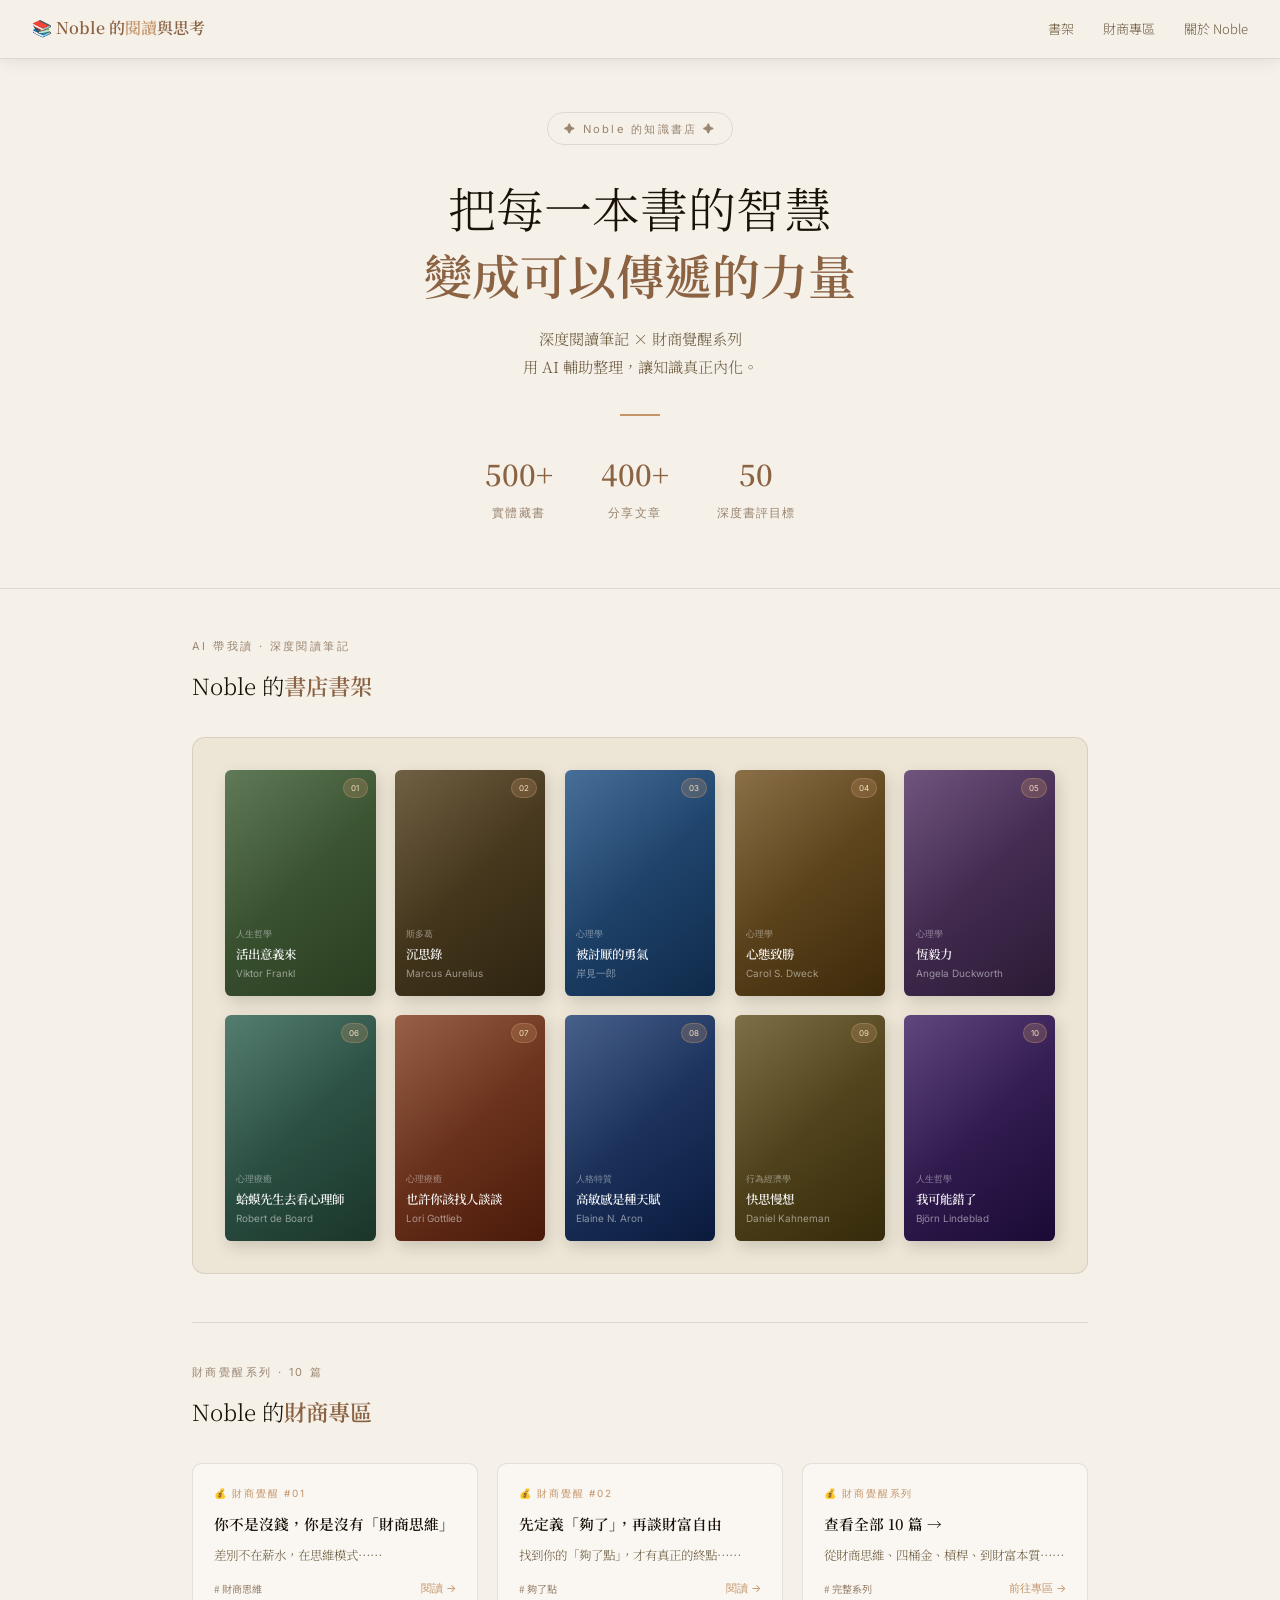
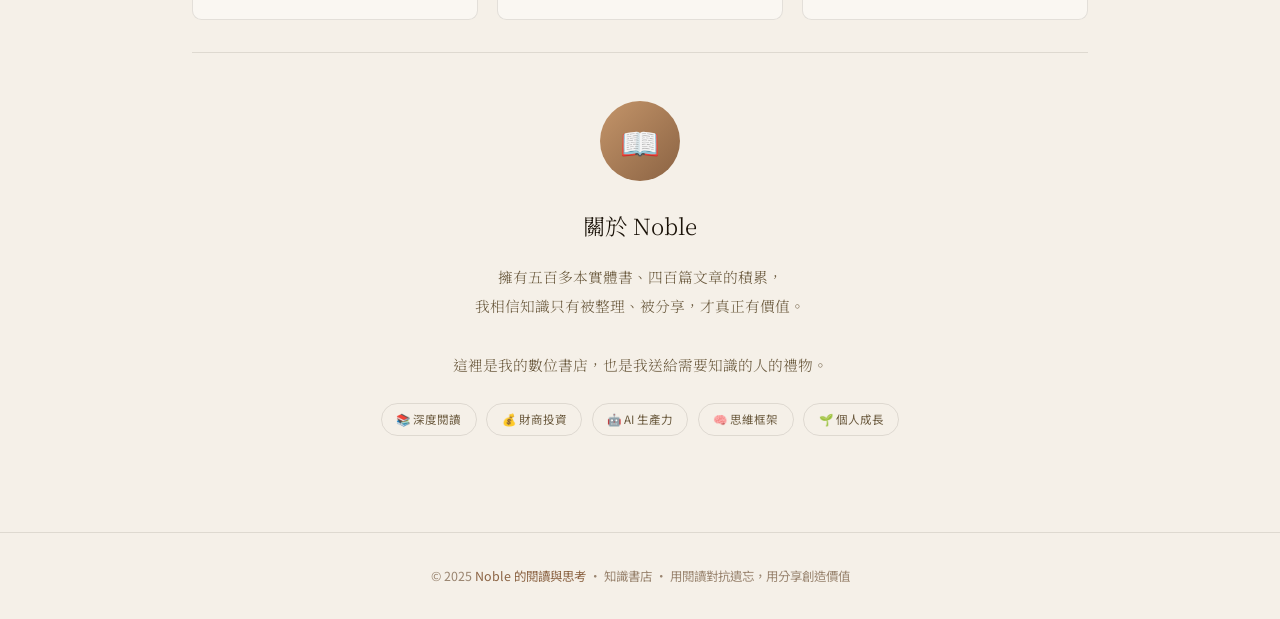
==== index.html @ 04058a3a "Create index.html" ====
<!DOCTYPE html>
<html lang="zh-TW">
<head>
<meta charset="UTF-8">
<meta name="viewport" content="width=device-width, initial-scale=1.0">
<title>Noble 的閱讀與思考｜知識書店</title>
<meta name="description" content="Noble 的數位知識書店。深度閱讀筆記 × 財商覺醒系列，用 AI 輔助整理，讓知識真正內化。">
<style>
@import url('https://fonts.googleapis.com/css2?family=Noto+Serif+TC:wght@300;400;500;600&family=Noto+Sans+TC:wght@300;400;500&family=Inter:wght@300;400;500&display=swap');
:root {
  --bg:#f5f0e8;--bg2:#ede6d6;--bg3:#faf7f2;
  --text:#1a1208;--text-soft:#6b5a3e;--text-mute:#9a8570;
  --accent:#c4956a;--accent-dark:#8b6343;
  --accent-bg:rgba(196,149,106,.08);
  --border:rgba(26,18,8,.1);--card:rgba(26,18,8,.04);
  --shadow:0 2px 16px rgba(26,18,8,.08);
}
*{margin:0;padding:0;box-sizing:border-box;}
body{background:var(--bg);color:var(--text);font-family:'Noto Serif TC',serif;font-size:16px;line-height:1.8;}

/* NAV */
nav{position:fixed;top:0;width:100%;z-index:100;background:var(--bg);border-bottom:1px solid var(--border);padding:.9rem 2rem;display:flex;justify-content:space-between;align-items:center;box-shadow:var(--shadow);}
.logo{font-size:1rem;font-weight:600;color:var(--accent-dark);text-decoration:none;}
.logo span{color:var(--accent);}
.nav-links{list-style:none;display:flex;gap:1.8rem;}
.nav-links a{color:var(--text-soft);text-decoration:none;font-size:.82rem;font-family:'Noto Sans TC',sans-serif;font-weight:300;transition:color .3s;}
.nav-links a:hover{color:var(--accent);}

/* HERO */
.hero{text-align:center;padding:7rem 2rem 4rem;border-bottom:1px solid var(--border);}
.hero-badge{display:inline-block;border:1px solid var(--border);color:var(--text-mute);font-size:.7rem;letter-spacing:.2em;padding:.35rem 1rem;border-radius:2rem;margin-bottom:1.8rem;font-family:'Inter',sans-serif;}
.hero h1{font-size:clamp(1.8rem,4vw,3rem);font-weight:300;line-height:1.4;color:var(--text);margin-bottom:1rem;}
.hero h1 strong{font-weight:600;color:var(--accent-dark);}
.hero p{max-width:480px;margin:0 auto 2rem;color:var(--text-soft);font-size:.95rem;line-height:1.9;font-weight:300;}
.hero-divider{width:40px;height:2px;background:var(--accent);margin:0 auto 2rem;}
.hero-stats{display:flex;gap:3rem;justify-content:center;flex-wrap:wrap;}
.stat-num{font-size:1.8rem;font-weight:600;color:var(--accent-dark);}
.stat-label{font-size:.72rem;color:var(--text-mute);letter-spacing:.1em;font-family:'Inter',sans-serif;margin-top:.2rem;}

/* SECTIONS */
.container{max-width:960px;margin:0 auto;padding:3rem 2rem;}
.section-tag{font-size:.68rem;letter-spacing:.22em;color:var(--text-mute);font-family:'Inter',sans-serif;text-transform:uppercase;margin-bottom:.5rem;}
.section-title{font-size:1.4rem;font-weight:300;color:var(--text);margin-bottom:2rem;}
.section-title span{font-weight:600;color:var(--accent-dark);}

/* SHELF */
.shelf{background:var(--bg2);border:1px solid var(--border);border-radius:.8rem;padding:2rem;margin-bottom:3rem;}
.books-grid{display:grid;grid-template-columns:repeat(auto-fill,minmax(130px,1fr));gap:1.2rem;}
.book-card{cursor:pointer;transition:transform .3s cubic-bezier(.34,1.56,.64,1);text-decoration:none;display:block;}
.book-card:hover{transform:translateY(-8px) scale(1.02);}
.book-spine{width:100%;aspect-ratio:2/3;border-radius:.4rem;display:flex;flex-direction:column;justify-content:flex-end;padding:.8rem .7rem;position:relative;overflow:hidden;box-shadow:3px 6px 16px rgba(0,0,0,.15);}
.book-spine::before{content:'';position:absolute;inset:0;background:linear-gradient(135deg,rgba(255,255,255,.12) 0%,transparent 50%);}
.book-badge{position:absolute;top:.5rem;right:.5rem;background:rgba(196,149,106,.25);border:1px solid rgba(196,149,106,.4);color:#f5dfc0;font-size:.5rem;padding:.12rem .45rem;border-radius:1rem;font-family:'Inter',sans-serif;}
.book-num{font-size:.58rem;color:rgba(255,255,255,.45);font-family:'Inter',sans-serif;margin-bottom:.2rem;}
.book-title-s{font-size:.78rem;font-weight:600;color:rgba(255,255,255,.92);line-height:1.3;}
.book-author-s{font-size:.62rem;color:rgba(255,255,255,.5);margin-top:.2rem;font-family:'Inter',sans-serif;}
.c1{background:linear-gradient(145deg,#4A6741,#2A3D20);}
.c2{background:linear-gradient(145deg,#5C4A2A,#2E2410);}
.c3{background:linear-gradient(145deg,#2E5B8A,#0F2A4A);}
.c4{background:linear-gradient(145deg,#7A5C2E,#3D2A0A);}
.c5{background:linear-gradient(145deg,#5C3D6B,#2A1A35);}
.c6{background:linear-gradient(145deg,#3D6B5C,#1A352A);}
.c7{background:linear-gradient(145deg,#8A4A2E,#4A1A0A);}
.c8{background:linear-gradient(145deg,#2E4A7A,#0A1A3D);}
.c9{background:linear-gradient(145deg,#6B5C2E,#352A0A);}
.c10{background:linear-gradient(145deg,#4A2E6B,#1A0A35);}

/* ARTICLES */
.articles-grid{display:grid;grid-template-columns:repeat(auto-fill,minmax(260px,1fr));gap:1.2rem;margin-bottom:2rem;}
.article-card{background:var(--bg3);border:1px solid var(--border);border-radius:.6rem;padding:1.3rem;cursor:pointer;transition:all .25s;text-decoration:none;display:block;position:relative;overflow:hidden;}
.article-card::before{content:'';position:absolute;top:0;left:0;right:0;height:2px;background:linear-gradient(to right,transparent,var(--accent),transparent);opacity:0;transition:opacity .25s;}
.article-card:hover{border-color:var(--accent);transform:translateY(-2px);box-shadow:var(--shadow);}
.article-card:hover::before{opacity:1;}
.article-cat{font-size:.62rem;letter-spacing:.18em;color:var(--accent);font-family:'Inter',sans-serif;margin-bottom:.6rem;}
.article-title{font-size:.92rem;font-weight:600;color:var(--text);line-height:1.6;margin-bottom:.5rem;}
.article-desc{font-size:.78rem;color:var(--text-soft);line-height:1.8;font-weight:300;}
.article-footer{margin-top:.8rem;display:flex;justify-content:space-between;align-items:center;}
.article-tag{font-size:.63rem;color:var(--text-mute);font-family:'Noto Sans TC',sans-serif;}
.read-more{font-size:.68rem;color:var(--accent);font-family:'Inter',sans-serif;}

/* ABOUT */
.about-wrap{max-width:600px;margin:0 auto;text-align:center;padding:3rem 2rem;}
.about-avatar{width:80px;height:80px;border-radius:50%;background:linear-gradient(135deg,var(--accent),var(--accent-dark));display:flex;align-items:center;justify-content:center;font-size:2rem;margin:0 auto 1.5rem;}
.about-wrap h2{font-size:1.4rem;font-weight:300;color:var(--text);margin-bottom:1rem;}
.about-wrap p{color:var(--text-soft);line-height:2;font-size:.92rem;font-weight:300;}
.about-tags{display:flex;flex-wrap:wrap;gap:.6rem;justify-content:center;margin-top:1.5rem;}
.tag-pill{border:1px solid var(--border);color:var(--text-soft);font-size:.72rem;padding:.3rem .9rem;border-radius:2rem;font-family:'Noto Sans TC',sans-serif;}

.divider{height:1px;background:var(--border);margin:0;}

footer{border-top:1px solid var(--border);padding:2rem;text-align:center;color:var(--text-mute);font-size:.78rem;font-family:'Noto Sans TC',sans-serif;}
footer span{color:var(--accent-dark);}
</style>
</head>
<body>

<nav>
  <a href="index.html" class="logo">📚 Noble 的<span>閱讀</span>與思考</a>
  <ul class="nav-links">
    <li><a href="index.html">書架</a></li>
    <li><a href="finance.html">財商專區</a></li>
    <li><a href="about.html">關於 Noble</a></li>
  </ul>
</nav>

<div class="hero">
  <div class="hero-badge">✦ Noble 的知識書店 ✦</div>
  <h1>把每一本書的智慧<br><strong>變成可以傳遞的力量</strong></h1>
  <p>深度閱讀筆記 × 財商覺醒系列<br>用 AI 輔助整理，讓知識真正內化。</p>
  <div class="hero-divider"></div>
  <div class="hero-stats">
    <div class="stat"><div class="stat-num">500+</div><div class="stat-label">實體藏書</div></div>
    <div class="stat"><div class="stat-num">400+</div><div class="stat-label">分享文章</div></div>
    <div class="stat"><div class="stat-num">50</div><div class="stat-label">深度書評目標</div></div>
  </div>
</div>

<div class="container">

  <!-- 書架 -->
  <div class="section-tag">AI 帶我讀 · 深度閱讀筆記</div>
  <div class="section-title">Noble 的<span>書店書架</span></div>
  <div class="shelf">
    <div class="books-grid">
      <a href="book1.html" class="book-card"><div class="book-spine c1"><span class="book-badge">01</span><div class="book-num">人生哲學</div><div class="book-title-s">活出意義來</div><div class="book-author-s">Viktor Frankl</div></div></a>
      <a href="book2.html" class="book-card"><div class="book-spine c2"><span class="book-badge">02</span><div class="book-num">斯多葛</div><div class="book-title-s">沉思錄</div><div class="book-author-s">Marcus Aurelius</div></div></a>
      <a href="book3.html" class="book-card"><div class="book-spine c3"><span class="book-badge">03</span><div class="book-num">心理學</div><div class="book-title-s">被討厭的勇氣</div><div class="book-author-s">岸見一郎</div></div></a>
      <a href="book4.html" class="book-card"><div class="book-spine c4"><span class="book-badge">04</span><div class="book-num">心理學</div><div class="book-title-s">心態致勝</div><div class="book-author-s">Carol S. Dweck</div></div></a>
      <a href="book5.html" class="book-card"><div class="book-spine c5"><span class="book-badge">05</span><div class="book-num">心理學</div><div class="book-title-s">恆毅力</div><div class="book-author-s">Angela Duckworth</div></div></a>
      <a href="book6.html" class="book-card"><div class="book-spine c6"><span class="book-badge">06</span><div class="book-num">心理療癒</div><div class="book-title-s">蛤蟆先生去看心理師</div><div class="book-author-s">Robert de Board</div></div></a>
      <a href="book7.html" class="book-card"><div class="book-spine c7"><span class="book-badge">07</span><div class="book-num">心理療癒</div><div class="book-title-s">也許你該找人談談</div><div class="book-author-s">Lori Gottlieb</div></div></a>
      <a href="book8.html" class="book-card"><div class="book-spine c8"><span class="book-badge">08</span><div class="book-num">人格特質</div><div class="book-title-s">高敏感是種天賦</div><div class="book-author-s">Elaine N. Aron</div></div></a>
      <a href="book9.html" class="book-card"><div class="book-spine c9"><span class="book-badge">09</span><div class="book-num">行為經濟學</div><div class="book-title-s">快思慢想</div><div class="book-author-s">Daniel Kahneman</div></div></a>
      <a href="book10.html" class="book-card"><div class="book-spine c10"><span class="book-badge">10</span><div class="book-num">人生哲學</div><div class="book-title-s">我可能錯了</div><div class="book-author-s">Björn Lindeblad</div></div></a>
    </div>
  </div>

  <div class="divider"></div>

  <!-- 財商預覽 -->
  <div style="margin-top:2.5rem;">
    <div class="section-tag">財商覺醒系列 · 10 篇</div>
    <div class="section-title">Noble 的<span>財商專區</span></div>
    <div class="articles-grid">
      <a href="finance1.html" class="article-card"><div class="article-cat">💰 財商覺醒 #01</div><div class="article-title">你不是沒錢，你是沒有「財商思維」</div><div class="article-desc">差別不在薪水，在思維模式……</div><div class="article-footer"><span class="article-tag"># 財商思維</span><span class="read-more">閱讀 →</span></div></a>
      <a href="finance2.html" class="article-card"><div class="article-cat">💰 財商覺醒 #02</div><div class="article-title">先定義「夠了」，再談財富自由</div><div class="article-desc">找到你的「夠了點」，才有真正的終點……</div><div class="article-footer"><span class="article-tag"># 夠了點</span><span class="read-more">閱讀 →</span></div></a>
      <a href="finance.html" class="article-card"><div class="article-cat">💰 財商覺醒系列</div><div class="article-title">查看全部 10 篇 →</div><div class="article-desc">從財商思維、四桶金、槓桿、到財富本質……</div><div class="article-footer"><span class="article-tag"># 完整系列</span><span class="read-more">前往專區 →</span></div></a>
    </div>
  </div>

  <div class="divider"></div>

  <div class="about-wrap">
    <div class="about-avatar">📖</div>
    <h2>關於 Noble</h2>
    <p>擁有五百多本實體書、四百篇文章的積累，<br>我相信知識只有被整理、被分享，才真正有價值。<br><br>這裡是我的數位書店，也是我送給需要知識的人的禮物。</p>
    <div class="about-tags">
      <span class="tag-pill">📚 深度閱讀</span>
      <span class="tag-pill">💰 財商投資</span>
      <span class="tag-pill">🤖 AI 生產力</span>
      <span class="tag-pill">🧠 思維框架</span>
      <span class="tag-pill">🌱 個人成長</span>
    </div>
  </div>

</div>

<footer>
  <p>© 2025 <span>Noble 的閱讀與思考</span> · 知識書店 · 用閱讀對抗遺忘，用分享創造價值</p>
</footer>

</body>
</html>
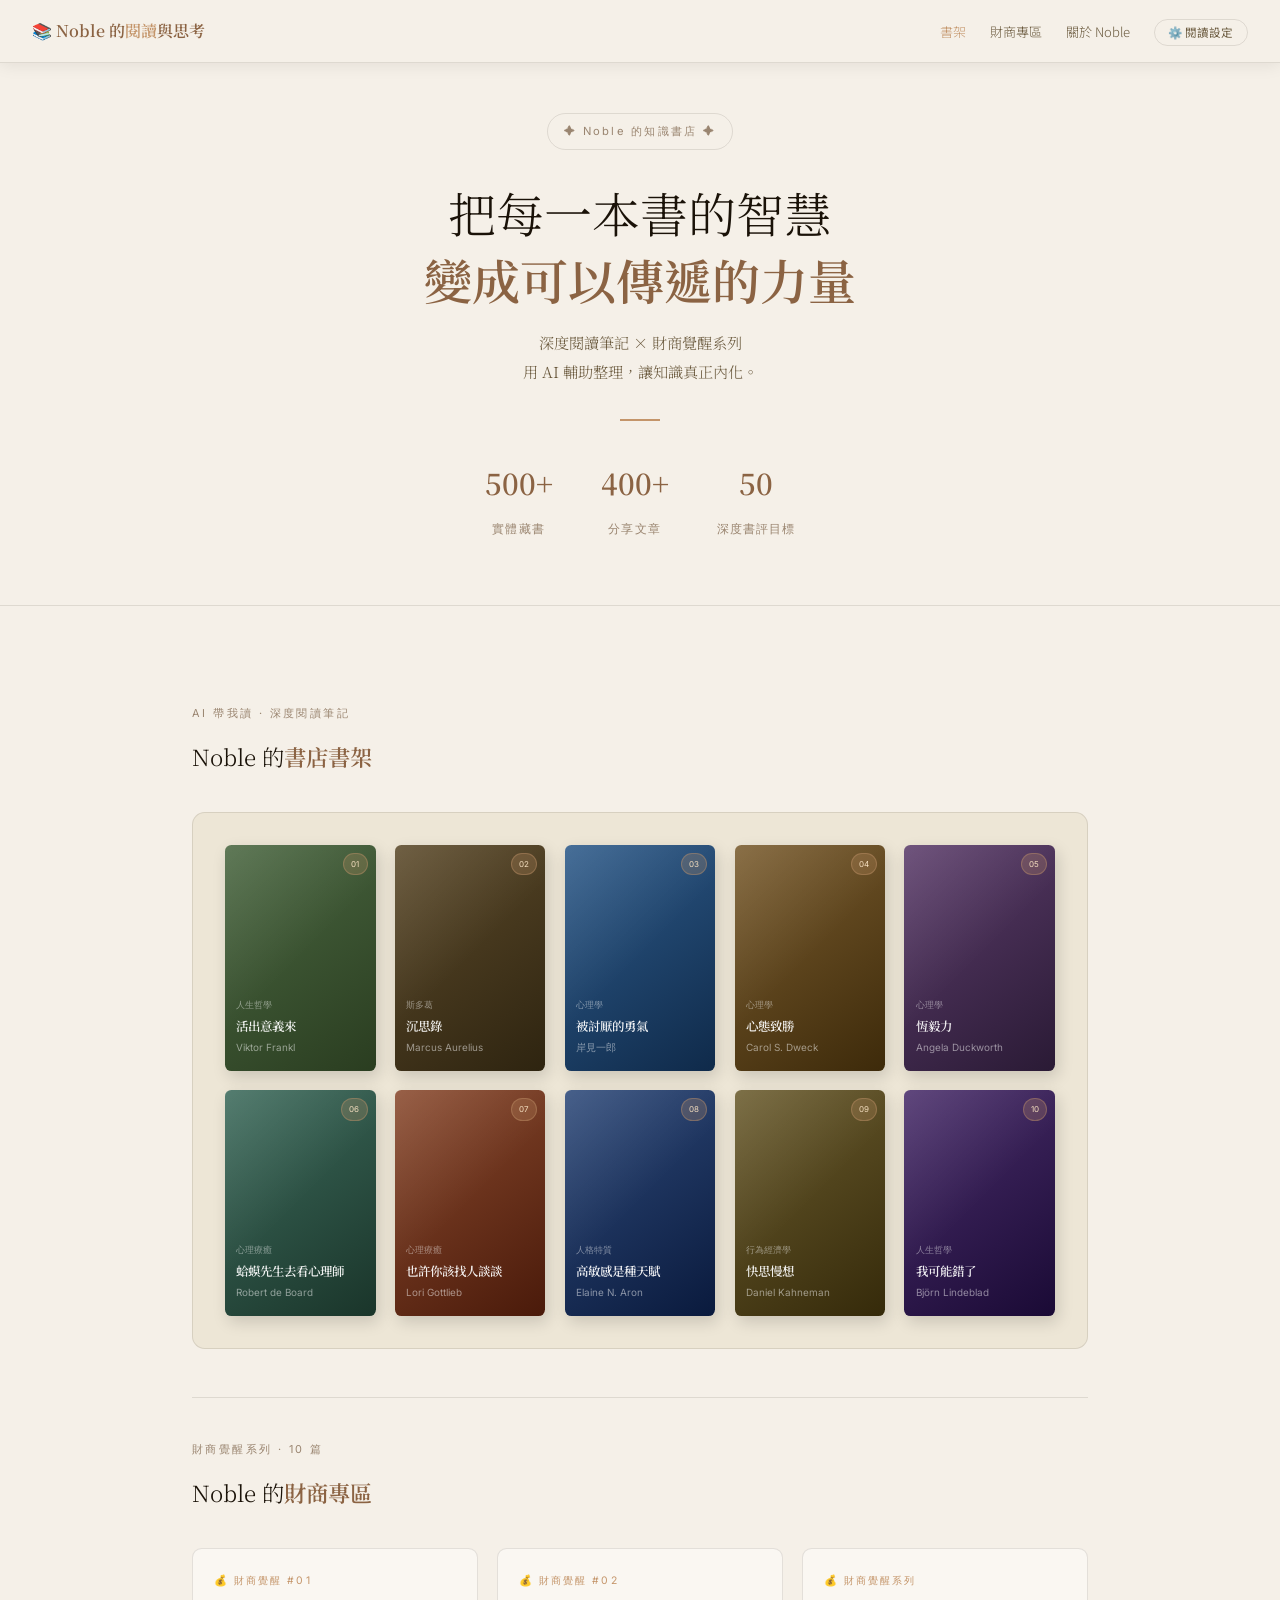
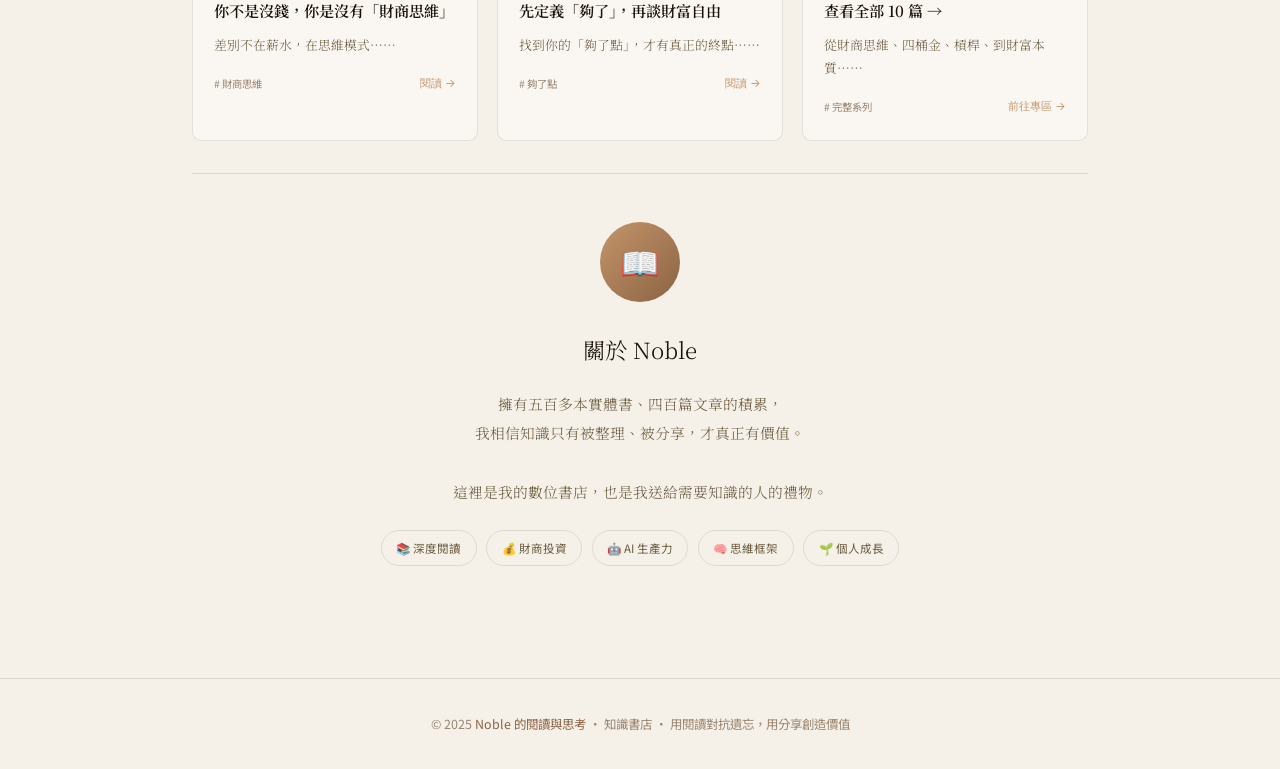
==== commit 41a02f35: "Update index.html" ====
--- a/index.html
+++ b/index.html
@@ -5,103 +5,10 @@
 <meta name="viewport" content="width=device-width, initial-scale=1.0">
 <title>Noble 的閱讀與思考｜知識書店</title>
 <meta name="description" content="Noble 的數位知識書店。深度閱讀筆記 × 財商覺醒系列，用 AI 輔助整理，讓知識真正內化。">
-<style>
-@import url('https://fonts.googleapis.com/css2?family=Noto+Serif+TC:wght@300;400;500;600&family=Noto+Sans+TC:wght@300;400;500&family=Inter:wght@300;400;500&display=swap');
-:root {
-  --bg:#f5f0e8;--bg2:#ede6d6;--bg3:#faf7f2;
-  --text:#1a1208;--text-soft:#6b5a3e;--text-mute:#9a8570;
-  --accent:#c4956a;--accent-dark:#8b6343;
-  --accent-bg:rgba(196,149,106,.08);
-  --border:rgba(26,18,8,.1);--card:rgba(26,18,8,.04);
-  --shadow:0 2px 16px rgba(26,18,8,.08);
-}
-*{margin:0;padding:0;box-sizing:border-box;}
-body{background:var(--bg);color:var(--text);font-family:'Noto Serif TC',serif;font-size:16px;line-height:1.8;}
-
-/* NAV */
-nav{position:fixed;top:0;width:100%;z-index:100;background:var(--bg);border-bottom:1px solid var(--border);padding:.9rem 2rem;display:flex;justify-content:space-between;align-items:center;box-shadow:var(--shadow);}
-.logo{font-size:1rem;font-weight:600;color:var(--accent-dark);text-decoration:none;}
-.logo span{color:var(--accent);}
-.nav-links{list-style:none;display:flex;gap:1.8rem;}
-.nav-links a{color:var(--text-soft);text-decoration:none;font-size:.82rem;font-family:'Noto Sans TC',sans-serif;font-weight:300;transition:color .3s;}
-.nav-links a:hover{color:var(--accent);}
-
-/* HERO */
-.hero{text-align:center;padding:7rem 2rem 4rem;border-bottom:1px solid var(--border);}
-.hero-badge{display:inline-block;border:1px solid var(--border);color:var(--text-mute);font-size:.7rem;letter-spacing:.2em;padding:.35rem 1rem;border-radius:2rem;margin-bottom:1.8rem;font-family:'Inter',sans-serif;}
-.hero h1{font-size:clamp(1.8rem,4vw,3rem);font-weight:300;line-height:1.4;color:var(--text);margin-bottom:1rem;}
-.hero h1 strong{font-weight:600;color:var(--accent-dark);}
-.hero p{max-width:480px;margin:0 auto 2rem;color:var(--text-soft);font-size:.95rem;line-height:1.9;font-weight:300;}
-.hero-divider{width:40px;height:2px;background:var(--accent);margin:0 auto 2rem;}
-.hero-stats{display:flex;gap:3rem;justify-content:center;flex-wrap:wrap;}
-.stat-num{font-size:1.8rem;font-weight:600;color:var(--accent-dark);}
-.stat-label{font-size:.72rem;color:var(--text-mute);letter-spacing:.1em;font-family:'Inter',sans-serif;margin-top:.2rem;}
-
-/* SECTIONS */
-.container{max-width:960px;margin:0 auto;padding:3rem 2rem;}
-.section-tag{font-size:.68rem;letter-spacing:.22em;color:var(--text-mute);font-family:'Inter',sans-serif;text-transform:uppercase;margin-bottom:.5rem;}
-.section-title{font-size:1.4rem;font-weight:300;color:var(--text);margin-bottom:2rem;}
-.section-title span{font-weight:600;color:var(--accent-dark);}
-
-/* SHELF */
-.shelf{background:var(--bg2);border:1px solid var(--border);border-radius:.8rem;padding:2rem;margin-bottom:3rem;}
-.books-grid{display:grid;grid-template-columns:repeat(auto-fill,minmax(130px,1fr));gap:1.2rem;}
-.book-card{cursor:pointer;transition:transform .3s cubic-bezier(.34,1.56,.64,1);text-decoration:none;display:block;}
-.book-card:hover{transform:translateY(-8px) scale(1.02);}
-.book-spine{width:100%;aspect-ratio:2/3;border-radius:.4rem;display:flex;flex-direction:column;justify-content:flex-end;padding:.8rem .7rem;position:relative;overflow:hidden;box-shadow:3px 6px 16px rgba(0,0,0,.15);}
-.book-spine::before{content:'';position:absolute;inset:0;background:linear-gradient(135deg,rgba(255,255,255,.12) 0%,transparent 50%);}
-.book-badge{position:absolute;top:.5rem;right:.5rem;background:rgba(196,149,106,.25);border:1px solid rgba(196,149,106,.4);color:#f5dfc0;font-size:.5rem;padding:.12rem .45rem;border-radius:1rem;font-family:'Inter',sans-serif;}
-.book-num{font-size:.58rem;color:rgba(255,255,255,.45);font-family:'Inter',sans-serif;margin-bottom:.2rem;}
-.book-title-s{font-size:.78rem;font-weight:600;color:rgba(255,255,255,.92);line-height:1.3;}
-.book-author-s{font-size:.62rem;color:rgba(255,255,255,.5);margin-top:.2rem;font-family:'Inter',sans-serif;}
-.c1{background:linear-gradient(145deg,#4A6741,#2A3D20);}
-.c2{background:linear-gradient(145deg,#5C4A2A,#2E2410);}
-.c3{background:linear-gradient(145deg,#2E5B8A,#0F2A4A);}
-.c4{background:linear-gradient(145deg,#7A5C2E,#3D2A0A);}
-.c5{background:linear-gradient(145deg,#5C3D6B,#2A1A35);}
-.c6{background:linear-gradient(145deg,#3D6B5C,#1A352A);}
-.c7{background:linear-gradient(145deg,#8A4A2E,#4A1A0A);}
-.c8{background:linear-gradient(145deg,#2E4A7A,#0A1A3D);}
-.c9{background:linear-gradient(145deg,#6B5C2E,#352A0A);}
-.c10{background:linear-gradient(145deg,#4A2E6B,#1A0A35);}
-
-/* ARTICLES */
-.articles-grid{display:grid;grid-template-columns:repeat(auto-fill,minmax(260px,1fr));gap:1.2rem;margin-bottom:2rem;}
-.article-card{background:var(--bg3);border:1px solid var(--border);border-radius:.6rem;padding:1.3rem;cursor:pointer;transition:all .25s;text-decoration:none;display:block;position:relative;overflow:hidden;}
-.article-card::before{content:'';position:absolute;top:0;left:0;right:0;height:2px;background:linear-gradient(to right,transparent,var(--accent),transparent);opacity:0;transition:opacity .25s;}
-.article-card:hover{border-color:var(--accent);transform:translateY(-2px);box-shadow:var(--shadow);}
-.article-card:hover::before{opacity:1;}
-.article-cat{font-size:.62rem;letter-spacing:.18em;color:var(--accent);font-family:'Inter',sans-serif;margin-bottom:.6rem;}
-.article-title{font-size:.92rem;font-weight:600;color:var(--text);line-height:1.6;margin-bottom:.5rem;}
-.article-desc{font-size:.78rem;color:var(--text-soft);line-height:1.8;font-weight:300;}
-.article-footer{margin-top:.8rem;display:flex;justify-content:space-between;align-items:center;}
-.article-tag{font-size:.63rem;color:var(--text-mute);font-family:'Noto Sans TC',sans-serif;}
-.read-more{font-size:.68rem;color:var(--accent);font-family:'Inter',sans-serif;}
-
-/* ABOUT */
-.about-wrap{max-width:600px;margin:0 auto;text-align:center;padding:3rem 2rem;}
-.about-avatar{width:80px;height:80px;border-radius:50%;background:linear-gradient(135deg,var(--accent),var(--accent-dark));display:flex;align-items:center;justify-content:center;font-size:2rem;margin:0 auto 1.5rem;}
-.about-wrap h2{font-size:1.4rem;font-weight:300;color:var(--text);margin-bottom:1rem;}
-.about-wrap p{color:var(--text-soft);line-height:2;font-size:.92rem;font-weight:300;}
-.about-tags{display:flex;flex-wrap:wrap;gap:.6rem;justify-content:center;margin-top:1.5rem;}
-.tag-pill{border:1px solid var(--border);color:var(--text-soft);font-size:.72rem;padding:.3rem .9rem;border-radius:2rem;font-family:'Noto Sans TC',sans-serif;}
-
-.divider{height:1px;background:var(--border);margin:0;}
-
-footer{border-top:1px solid var(--border);padding:2rem;text-align:center;color:var(--text-mute);font-size:.78rem;font-family:'Noto Sans TC',sans-serif;}
-footer span{color:var(--accent-dark);}
-</style>
+<link rel="stylesheet" href="style.css">
 </head>
 <body>
-
-<nav>
-  <a href="index.html" class="logo">📚 Noble 的<span>閱讀</span>與思考</a>
-  <ul class="nav-links">
-    <li><a href="index.html">書架</a></li>
-    <li><a href="finance.html">財商專區</a></li>
-    <li><a href="about.html">關於 Noble</a></li>
-  </ul>
-</nav>
+<!-- 導覽列、設定面板、頁尾由 template.js 自動插入 -->
 
 <div class="hero">
   <div class="hero-badge">✦ Noble 的知識書店 ✦</div>
@@ -142,9 +49,24 @@
     <div class="section-tag">財商覺醒系列 · 10 篇</div>
     <div class="section-title">Noble 的<span>財商專區</span></div>
     <div class="articles-grid">
-      <a href="finance1.html" class="article-card"><div class="article-cat">💰 財商覺醒 #01</div><div class="article-title">你不是沒錢，你是沒有「財商思維」</div><div class="article-desc">差別不在薪水，在思維模式……</div><div class="article-footer"><span class="article-tag"># 財商思維</span><span class="read-more">閱讀 →</span></div></a>
-      <a href="finance2.html" class="article-card"><div class="article-cat">💰 財商覺醒 #02</div><div class="article-title">先定義「夠了」，再談財富自由</div><div class="article-desc">找到你的「夠了點」，才有真正的終點……</div><div class="article-footer"><span class="article-tag"># 夠了點</span><span class="read-more">閱讀 →</span></div></a>
-      <a href="finance.html" class="article-card"><div class="article-cat">💰 財商覺醒系列</div><div class="article-title">查看全部 10 篇 →</div><div class="article-desc">從財商思維、四桶金、槓桿、到財富本質……</div><div class="article-footer"><span class="article-tag"># 完整系列</span><span class="read-more">前往專區 →</span></div></a>
+      <a href="finance1.html" class="article-card">
+        <div class="article-cat">💰 財商覺醒 #01</div>
+        <div class="article-title">你不是沒錢，你是沒有「財商思維」</div>
+        <div class="article-desc">差別不在薪水，在思維模式……</div>
+        <div class="article-footer"><span class="article-tag"># 財商思維</span><span class="read-more">閱讀 →</span></div>
+      </a>
+      <a href="finance2.html" class="article-card">
+        <div class="article-cat">💰 財商覺醒 #02</div>
+        <div class="article-title">先定義「夠了」，再談財富自由</div>
+        <div class="article-desc">找到你的「夠了點」，才有真正的終點……</div>
+        <div class="article-footer"><span class="article-tag"># 夠了點</span><span class="read-more">閱讀 →</span></div>
+      </a>
+      <a href="finance.html" class="article-card">
+        <div class="article-cat">💰 財商覺醒系列</div>
+        <div class="article-title">查看全部 10 篇 →</div>
+        <div class="article-desc">從財商思維、四桶金、槓桿、到財富本質……</div>
+        <div class="article-footer"><span class="article-tag"># 完整系列</span><span class="read-more">前往專區 →</span></div>
+      </a>
     </div>
   </div>
 
@@ -165,9 +87,7 @@
 
 </div>
 
-<footer>
-  <p>© 2025 <span>Noble 的閱讀與思考</span> · 知識書店 · 用閱讀對抗遺忘，用分享創造價值</p>
-</footer>
-
+<script src="template.js"></script>
+<script src="reader.js"></script>
 </body>
 </html>
--- a/style.css
+++ b/style.css
@@ -0,0 +1,290 @@
+@import url('https://fonts.googleapis.com/css2?family=Noto+Serif+TC:wght@300;400;500;600&family=Noto+Sans+TC:wght@300;400;500&family=Inter:wght@300;400;500&display=swap');
+
+/* ══════════════════════════════
+   CSS 變數（日間 / 夜間 / 護眼）
+══════════════════════════════ */
+:root {
+  --bg: #f5f0e8;
+  --bg2: #ede6d6;
+  --bg3: #faf7f2;
+  --text: #1a1208;
+  --text-soft: #6b5a3e;
+  --text-mute: #9a8570;
+  --accent: #c4956a;
+  --accent-dark: #8b6343;
+  --accent-bg: rgba(196,149,106,.08);
+  --border: rgba(26,18,8,.1);
+  --shadow: 0 2px 16px rgba(26,18,8,.08);
+  --font: 'Noto Serif TC', serif;
+  --fs: 16px;
+  --lh: 2.1;
+}
+body.night {
+  --bg: #1c1810; --bg2: #141210; --bg3: #201e18;
+  --text: #e8dfc8; --text-soft: #b09878; --text-mute: #7a6a58;
+  --accent: #c4956a; --accent-bg: rgba(196,149,106,.08);
+  --border: rgba(232,223,200,.1); --shadow: 0 2px 16px rgba(0,0,0,.3);
+}
+body.eye {
+  --bg: #eaf2e4; --bg2: #deebd6; --bg3: #f2f7ef;
+  --text: #1a2810; --text-soft: #4a6840; --text-mute: #7a9870;
+  --accent: #6a9050; --accent-bg: rgba(106,144,80,.08);
+  --border: rgba(26,40,16,.1);
+}
+
+/* ══════════════════════════════
+   基礎重置
+══════════════════════════════ */
+* { margin: 0; padding: 0; box-sizing: border-box; }
+
+body {
+  background: var(--bg);
+  color: var(--text);
+  font-family: var(--font);
+  font-size: var(--fs);
+  line-height: var(--lh);
+  transition: background .4s, color .4s;
+}
+
+/* ══════════════════════════════
+   閱讀進度條
+══════════════════════════════ */
+#reading-bar {
+  position: fixed; top: 0; left: 0;
+  height: 2px; background: var(--accent);
+  z-index: 300; width: 0; transition: width .1s;
+}
+
+/* ══════════════════════════════
+   導覽列
+══════════════════════════════ */
+nav {
+  position: fixed; top: 0; width: 100%; z-index: 100;
+  background: var(--bg); border-bottom: 1px solid var(--border);
+  padding: .9rem 2rem;
+  display: flex; justify-content: space-between; align-items: center;
+  box-shadow: var(--shadow);
+  transition: background .4s, border-color .4s;
+}
+.logo {
+  font-size: 1rem; font-weight: 600;
+  color: var(--accent-dark); text-decoration: none;
+}
+.logo span { color: var(--accent); }
+.nav-links { list-style: none; display: flex; gap: 1.5rem; align-items: center; }
+.nav-links a {
+  color: var(--text-soft); text-decoration: none;
+  font-size: .82rem; font-family: 'Noto Sans TC', sans-serif;
+  font-weight: 300; transition: color .3s;
+}
+.nav-links a:hover, .nav-links a.active { color: var(--accent); }
+.settings-btn {
+  background: none; border: 1px solid var(--border);
+  color: var(--text-soft); padding: .3rem .85rem;
+  border-radius: 2rem; cursor: pointer; font-size: .72rem;
+  font-family: 'Noto Sans TC', sans-serif; transition: all .2s;
+}
+.settings-btn:hover { border-color: var(--accent); color: var(--accent); }
+
+/* ══════════════════════════════
+   閱讀設定浮層
+══════════════════════════════ */
+.settings-panel {
+  position: fixed; top: 52px; right: 1rem; z-index: 200;
+  background: var(--bg3); border: 1px solid var(--border);
+  border-radius: .8rem; padding: 1.5rem; width: 280px;
+  box-shadow: var(--shadow); display: none;
+  transition: background .4s;
+}
+.settings-panel.open { display: block; }
+.setting-group { margin-bottom: 1.3rem; }
+.setting-group:last-child { margin-bottom: 0; }
+.setting-label {
+  font-size: .65rem; letter-spacing: .18em; color: var(--text-mute);
+  font-family: 'Inter', sans-serif; text-transform: uppercase; margin-bottom: .7rem;
+}
+.fs-ctrl { display: flex; align-items: center; gap: .7rem; }
+.fs-btn {
+  width: 30px; height: 30px; border-radius: 50%;
+  border: 1px solid var(--border); background: none;
+  color: var(--text-soft); cursor: pointer; font-size: .9rem;
+  display: flex; align-items: center; justify-content: center; transition: all .2s;
+}
+.fs-btn:hover { border-color: var(--accent); color: var(--accent); }
+.fs-slider {
+  flex: 1; -webkit-appearance: none; height: 3px;
+  background: var(--border); border-radius: 2px; outline: none; cursor: pointer;
+}
+.fs-slider::-webkit-slider-thumb {
+  -webkit-appearance: none; width: 14px; height: 14px;
+  border-radius: 50%; background: var(--accent); cursor: pointer;
+}
+.fs-val { font-size: .7rem; color: var(--text-mute); font-family: 'Inter', sans-serif; min-width: 26px; text-align: right; }
+.ctrl-btns { display: flex; gap: .4rem; }
+.ctrl-btn {
+  flex: 1; padding: .4rem; border: 1px solid var(--border);
+  background: none; color: var(--text-soft); cursor: pointer;
+  border-radius: .3rem; font-size: .7rem;
+  font-family: 'Noto Sans TC', sans-serif; transition: all .2s; text-align: center;
+}
+.ctrl-btn.active, .ctrl-btn:hover { border-color: var(--accent); color: var(--accent); background: var(--accent-bg); }
+.theme-day  { background: #f5f0e8 !important; color: #3d2a10 !important; }
+.theme-night{ background: #1c1810 !important; color: #e8dfc8 !important; }
+.theme-eye  { background: #eaf2e4 !important; color: #1a2810 !important; }
+
+/* ══════════════════════════════
+   主要容器
+══════════════════════════════ */
+.container { max-width: 960px; margin: 0 auto; padding: 6rem 2rem 4rem; }
+.reader    { max-width: 680px; margin: 0 auto; padding: 6rem 2rem 5rem; }
+
+/* ══════════════════════════════
+   麵包屑
+══════════════════════════════ */
+.breadcrumb {
+  display: flex; align-items: center; gap: .5rem;
+  font-size: .75rem; color: var(--text-mute);
+  font-family: 'Noto Sans TC', sans-serif; margin-bottom: 2.5rem;
+}
+.bc-link { color: var(--text-soft); text-decoration: none; }
+.bc-link:hover { color: var(--accent); }
+
+/* ══════════════════════════════
+   首頁 Hero
+══════════════════════════════ */
+.hero { text-align: center; padding: 7rem 2rem 4rem; border-bottom: 1px solid var(--border); }
+.hero-badge {
+  display: inline-block; border: 1px solid var(--border);
+  color: var(--text-mute); font-size: .7rem; letter-spacing: .2em;
+  padding: .35rem 1rem; border-radius: 2rem; margin-bottom: 1.8rem;
+  font-family: 'Inter', sans-serif;
+}
+.hero h1 { font-size: clamp(1.8rem,4vw,3rem); font-weight: 300; line-height: 1.4; margin-bottom: 1rem; }
+.hero h1 strong { font-weight: 600; color: var(--accent-dark); }
+.hero p { max-width: 480px; margin: 0 auto 2rem; color: var(--text-soft); font-size: .95rem; line-height: 1.9; font-weight: 300; }
+.hero-divider { width: 40px; height: 2px; background: var(--accent); margin: 0 auto 2rem; }
+.hero-stats { display: flex; gap: 3rem; justify-content: center; flex-wrap: wrap; }
+.stat-num { font-size: 1.8rem; font-weight: 600; color: var(--accent-dark); }
+.stat-label { font-size: .72rem; color: var(--text-mute); letter-spacing: .1em; font-family: 'Inter', sans-serif; margin-top: .2rem; }
+
+/* ══════════════════════════════
+   區塊標題
+══════════════════════════════ */
+.section-tag { font-size: .68rem; letter-spacing: .22em; color: var(--text-mute); font-family: 'Inter', sans-serif; text-transform: uppercase; margin-bottom: .5rem; }
+.section-title { font-size: 1.4rem; font-weight: 300; color: var(--text); margin-bottom: 2rem; }
+.section-title span { font-weight: 600; color: var(--accent-dark); }
+
+/* ══════════════════════════════
+   書架
+══════════════════════════════ */
+.shelf { background: var(--bg2); border: 1px solid var(--border); border-radius: .8rem; padding: 2rem; margin-bottom: 3rem; }
+.books-grid { display: grid; grid-template-columns: repeat(auto-fill,minmax(130px,1fr)); gap: 1.2rem; }
+.book-card { cursor: pointer; transition: transform .3s cubic-bezier(.34,1.56,.64,1); text-decoration: none; display: block; }
+.book-card:hover { transform: translateY(-8px) scale(1.02); }
+.book-spine {
+  width: 100%; aspect-ratio: 2/3; border-radius: .4rem;
+  display: flex; flex-direction: column; justify-content: flex-end;
+  padding: .8rem .7rem; position: relative; overflow: hidden;
+  box-shadow: 3px 6px 16px rgba(0,0,0,.15);
+}
+.book-spine::before { content: ''; position: absolute; inset: 0; background: linear-gradient(135deg,rgba(255,255,255,.12) 0%,transparent 50%); }
+.book-badge { position: absolute; top: .5rem; right: .5rem; background: rgba(196,149,106,.25); border: 1px solid rgba(196,149,106,.4); color: #f5dfc0; font-size: .5rem; padding: .12rem .45rem; border-radius: 1rem; font-family: 'Inter', sans-serif; }
+.book-num { font-size: .58rem; color: rgba(255,255,255,.45); font-family: 'Inter', sans-serif; margin-bottom: .2rem; }
+.book-title-s { font-size: .78rem; font-weight: 600; color: rgba(255,255,255,.92); line-height: 1.3; }
+.book-author-s { font-size: .62rem; color: rgba(255,255,255,.5); margin-top: .2rem; font-family: 'Inter', sans-serif; }
+.c1{background:linear-gradient(145deg,#4A6741,#2A3D20);}
+.c2{background:linear-gradient(145deg,#5C4A2A,#2E2410);}
+.c3{background:linear-gradient(145deg,#2E5B8A,#0F2A4A);}
+.c4{background:linear-gradient(145deg,#7A5C2E,#3D2A0A);}
+.c5{background:linear-gradient(145deg,#5C3D6B,#2A1A35);}
+.c6{background:linear-gradient(145deg,#3D6B5C,#1A352A);}
+.c7{background:linear-gradient(145deg,#8A4A2E,#4A1A0A);}
+.c8{background:linear-gradient(145deg,#2E4A7A,#0A1A3D);}
+.c9{background:linear-gradient(145deg,#6B5C2E,#352A0A);}
+.c10{background:linear-gradient(145deg,#4A2E6B,#1A0A35);}
+
+/* ══════════════════════════════
+   文章卡片
+══════════════════════════════ */
+.articles-grid { display: grid; grid-template-columns: repeat(auto-fill,minmax(260px,1fr)); gap: 1.2rem; margin-bottom: 2rem; }
+.article-card {
+  background: var(--bg3); border: 1px solid var(--border);
+  border-radius: .6rem; padding: 1.3rem;
+  text-decoration: none; display: block;
+  transition: all .25s; position: relative; overflow: hidden;
+}
+.article-card::before { content: ''; position: absolute; top: 0; left: 0; right: 0; height: 2px; background: linear-gradient(to right,transparent,var(--accent),transparent); opacity: 0; transition: opacity .25s; }
+.article-card:hover { border-color: var(--accent); transform: translateY(-2px); box-shadow: var(--shadow); }
+.article-card:hover::before { opacity: 1; }
+.article-num { font-size: .65rem; letter-spacing: .2em; color: var(--text-mute); font-family: 'Inter', sans-serif; margin-bottom: .5rem; }
+.article-cat { font-size: .65rem; letter-spacing: .2em; color: var(--accent); font-family: 'Inter', sans-serif; margin-bottom: .5rem; }
+.article-title { font-size: .95rem; font-weight: 600; color: var(--text); line-height: 1.6; margin-bottom: .6rem; }
+.article-desc { font-size: .8rem; color: var(--text-soft); line-height: 1.8; font-weight: 300; }
+.article-footer { margin-top: 1rem; display: flex; justify-content: space-between; align-items: center; }
+.article-tag { font-size: .65rem; color: var(--text-mute); font-family: 'Noto Sans TC', sans-serif; }
+.read-more { font-size: .7rem; color: var(--accent); font-family: 'Inter', sans-serif; }
+
+/* ══════════════════════════════
+   電子書內頁
+══════════════════════════════ */
+.article-series { font-size: .65rem; letter-spacing: .22em; color: var(--text-mute); font-family: 'Inter', sans-serif; text-transform: uppercase; margin-bottom: .6rem; }
+.article-title-h { font-size: clamp(1.5rem,4vw,2.2rem); font-weight: 600; color: var(--text); line-height: 1.35; margin-bottom: 1.2rem; }
+.article-badges { display: flex; flex-wrap: wrap; gap: .5rem; margin-bottom: 1.5rem; }
+.badge { font-size: .65rem; padding: .25rem .8rem; border-radius: 2rem; font-family: 'Noto Sans TC', sans-serif; }
+.badge-cat { border: 1px solid var(--accent); color: var(--accent-dark); }
+.badge-info { border: 1px solid var(--border); color: var(--text-mute); }
+.article-lede { font-size: 1rem; line-height: 1.9; border-left: 3px solid var(--accent); padding: .9rem 1.3rem; background: var(--accent-bg); border-radius: 0 .3rem .3rem 0; margin-bottom: 2.5rem; }
+.chapter { margin-bottom: 2.5rem; }
+.chapter-title { font-size: .72rem; letter-spacing: .2em; color: var(--text-mute); font-family: 'Inter', sans-serif; text-transform: uppercase; margin-bottom: 1rem; padding-bottom: .5rem; border-bottom: 1px solid var(--border); }
+.prose p { margin-bottom: 1.2rem; color: var(--text); line-height: 2.1; }
+.points { display: flex; flex-direction: column; gap: .8rem; }
+.point { padding: .9rem 1.2rem; background: rgba(26,18,8,.04); border-left: 2px solid var(--accent); border-radius: 0 .3rem .3rem 0; }
+.point-num { font-size: .62rem; color: var(--text-mute); font-family: 'Inter', sans-serif; letter-spacing: .15em; margin-bottom: .3rem; }
+.point-text { color: var(--text); line-height: 1.9; }
+.point-text strong { color: var(--accent-dark); }
+.concepts { display: grid; grid-template-columns: repeat(auto-fill,minmax(280px,1fr)); gap: .8rem; }
+.concept-card { padding: 1.1rem 1.2rem; background: rgba(26,18,8,.04); border: 1px solid var(--border); border-radius: .4rem; }
+.concept-name { font-size: .7rem; color: var(--accent-dark); font-family: 'Inter', sans-serif; letter-spacing: .08em; margin-bottom: .5rem; font-weight: 600; }
+.concept-body { font-size: .88rem; color: var(--text-soft); line-height: 1.9; }
+.quotes { display: flex; flex-direction: column; gap: .8rem; }
+.quote-item { padding: .8rem 1.2rem; border-left: 2px solid var(--accent); background: var(--accent-bg); border-radius: 0 .3rem .3rem 0; }
+.quote-item p { font-style: italic; color: var(--text-soft); margin: 0; }
+.links { display: flex; flex-direction: column; gap: .7rem; }
+.link-item { display: flex; gap: .8rem; padding: .9rem 1rem; background: rgba(26,18,8,.04); border: 1px solid var(--border); border-radius: .4rem; }
+.link-book { font-size: .78rem; color: var(--accent-dark); font-weight: 600; min-width: 120px; font-family: 'Noto Sans TC', sans-serif; }
+.link-desc { font-size: .82rem; color: var(--text-soft); line-height: 1.8; }
+.summary { padding: 1.8rem; text-align: center; background: var(--bg2); border: 1px solid var(--border); border-radius: .6rem; margin: 1.5rem 0; }
+.summary p { font-size: 1em; color: var(--text); line-height: 2; }
+.next-article { display: flex; justify-content: space-between; align-items: center; margin-top: 2.5rem; padding: 1.2rem 1.5rem; background: var(--bg2); border: 1px solid var(--border); border-radius: .6rem; text-decoration: none; transition: border-color .25s; }
+.next-article:hover { border-color: var(--accent); }
+.next-label { font-size: .65rem; color: var(--text-mute); font-family: 'Inter', sans-serif; letter-spacing: .15em; margin-bottom: .3rem; }
+.next-title { font-size: .92rem; color: var(--text); font-weight: 600; }
+.next-sub { font-size: .78rem; color: var(--text-soft); margin-top: .2rem; }
+.next-arrow { font-size: 1.2rem; color: var(--accent); }
+.tag-row { display: flex; flex-wrap: wrap; gap: .5rem; margin-top: 1.5rem; }
+.tag-item { border: 1px solid var(--border); color: var(--text-mute); font-size: .68rem; padding: .25rem .8rem; border-radius: 2rem; font-family: 'Noto Sans TC', sans-serif; }
+.ebook-footer { margin-top: 4rem; padding-top: 1.2rem; border-top: 1px solid var(--border); display: flex; justify-content: space-between; align-items: center; font-family: 'Noto Sans TC', sans-serif; font-size: .72rem; color: var(--text-mute); }
+.progress-bar { width: 90px; height: 2px; background: var(--border); border-radius: 1px; margin-top: .3rem; overflow: hidden; }
+.progress-fill { height: 100%; background: var(--accent); }
+
+/* ══════════════════════════════
+   About / 分隔線 / Footer
+══════════════════════════════ */
+.about-wrap { max-width: 600px; margin: 0 auto; text-align: center; padding: 3rem 2rem; }
+.about-avatar { width: 80px; height: 80px; border-radius: 50%; background: linear-gradient(135deg,var(--accent),var(--accent-dark)); display: flex; align-items: center; justify-content: center; font-size: 2rem; margin: 0 auto 1.5rem; }
+.about-wrap h2 { font-size: 1.4rem; font-weight: 300; margin-bottom: 1rem; }
+.about-wrap p { color: var(--text-soft); line-height: 2; font-size: .92rem; font-weight: 300; }
+.about-tags { display: flex; flex-wrap: wrap; gap: .6rem; justify-content: center; margin-top: 1.5rem; }
+.tag-pill { border: 1px solid var(--border); color: var(--text-soft); font-size: .72rem; padding: .3rem .9rem; border-radius: 2rem; font-family: 'Noto Sans TC', sans-serif; }
+.divider { height: 1px; background: var(--border); margin: 0; }
+footer { border-top: 1px solid var(--border); padding: 2rem; text-align: center; color: var(--text-mute); font-size: .78rem; font-family: 'Noto Sans TC', sans-serif; }
+footer span { color: var(--accent-dark); }
+
+/* ══════════════════════════════
+   頁面標題區（財商列表等）
+══════════════════════════════ */
+.page-header { margin-bottom: 3rem; padding-bottom: 2rem; border-bottom: 1px solid var(--border); }
+.page-title { font-size: 2rem; font-weight: 300; color: var(--text); margin-bottom: .8rem; }
+.page-title span { font-weight: 600; color: var(--accent-dark); }
+.page-desc { color: var(--text-soft); font-size: .9rem; line-height: 1.9; font-weight: 300; }
+.finale { border: 1px solid var(--accent) !important; background: linear-gradient(135deg,rgba(196,149,106,.06),rgba(139,99,67,.04)) !important; }
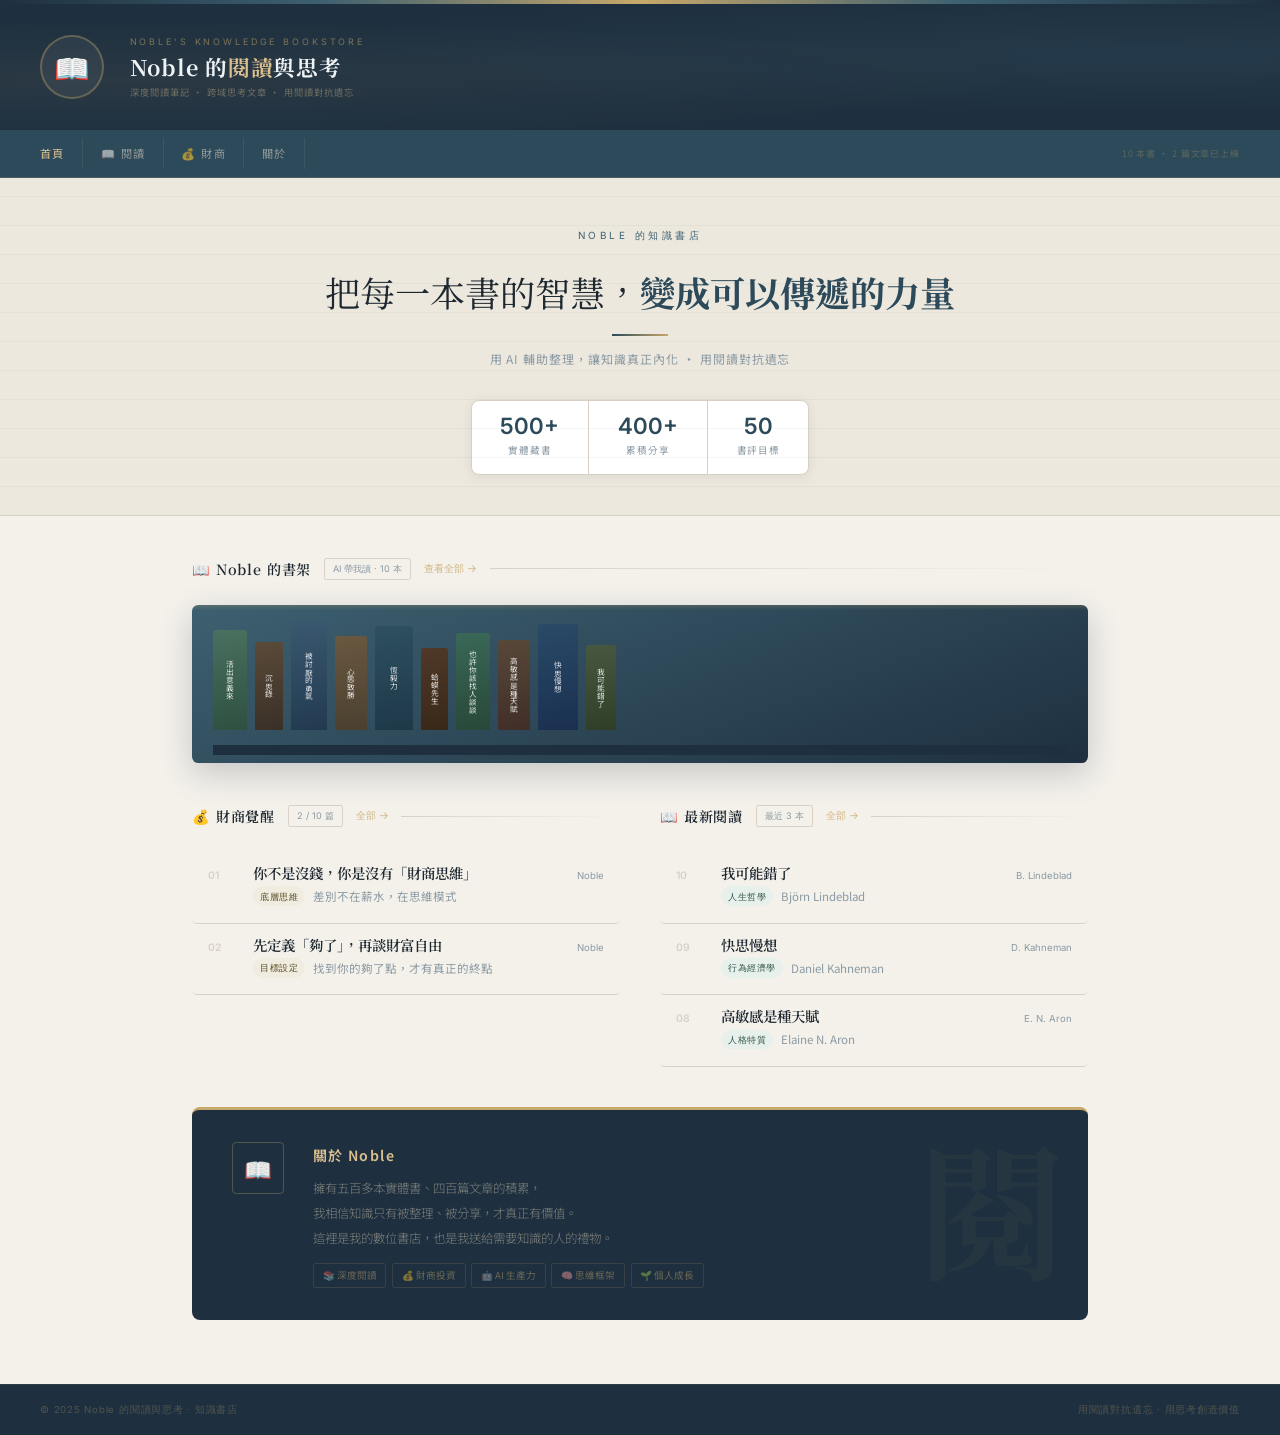
==== commit c5d85be1: "Update index.html" ====
--- a/index.html
+++ b/index.html
@@ -4,90 +4,258 @@
 <meta charset="UTF-8">
 <meta name="viewport" content="width=device-width, initial-scale=1.0">
 <title>Noble 的閱讀與思考｜知識書店</title>
-<meta name="description" content="Noble 的數位知識書店。深度閱讀筆記 × 財商覺醒系列，用 AI 輔助整理，讓知識真正內化。">
-<link rel="stylesheet" href="style.css">
+<style>
+@import url('https://fonts.googleapis.com/css2?family=Noto+Serif+TC:wght@300;400;600;700&family=Noto+Sans+TC:wght@300;400;500&family=Inter:wght@300;400;500;600&display=swap');
+*{margin:0;padding:0;box-sizing:border-box;}
+:root{
+  --slate:#2d4a5a;
+  --slate-deep:#1e3040;
+  --slate-mid:#3d6070;
+  --sand:#c8a86a;
+  --sand-light:#dcc090;
+  --bg:#f4f1eb;
+  --bg2:#ede8de;
+  --surface:#ffffff;
+  --ink:#1e2830;
+  --ink-soft:#3a4a54;
+  --ink-mute:#8a9aa4;
+  --border:#d8d0c4;
+  --green-tag:#2e5848;
+  --green-bg:#e8f0ec;
+  --amber-tag:#5a4820;
+  --amber-bg:#f0ece0;
+  --radius:8px;
+}
+body{background:var(--bg);color:var(--ink);font-family:'Noto Sans TC',sans-serif;font-size:14px;line-height:1.9;}
+
+.top-stripe{height:4px;background:linear-gradient(to right,var(--slate-deep),var(--slate-mid),var(--sand),var(--slate-mid),var(--slate-deep));}
+
+header{background:var(--slate-deep);padding:1.8rem 2.5rem;display:flex;align-items:center;gap:1.6rem;position:relative;overflow:hidden;}
+header::before{content:'';position:absolute;inset:0;background:radial-gradient(ellipse at 10% 60%,rgba(200,168,106,.07),transparent 55%),radial-gradient(ellipse at 90% 40%,rgba(61,96,112,.2),transparent 55%);}
+.logo-img-wrap{width:64px;height:64px;min-width:64px;border-radius:50%;border:2px solid rgba(200,168,106,.35);overflow:hidden;background:rgba(255,255,255,.05);display:flex;align-items:center;justify-content:center;position:relative;z-index:1;font-size:1.8rem;}
+.logo-img-wrap img{width:100%;height:100%;object-fit:cover;}
+.logo-text{position:relative;z-index:1;}
+.logo-en{font-size:.56rem;letter-spacing:.32em;color:var(--sand);font-family:'Inter',sans-serif;margin-bottom:.25rem;opacity:.55;}
+.logo-main{font-size:1.35rem;font-weight:700;font-family:'Noto Serif TC',serif;color:#eef2f4;letter-spacing:.04em;line-height:1.2;}
+.logo-main .acc{color:var(--sand-light);}
+.logo-tagline{font-size:.58rem;color:rgba(220,192,144,.4);letter-spacing:.12em;margin-top:.25rem;font-family:'Noto Sans TC',sans-serif;}
+
+nav{background:var(--slate);padding:.5rem 2.5rem;display:flex;gap:0;align-items:center;border-bottom:1px solid rgba(200,168,106,.2);}
+.nav-a{color:rgba(220,210,195,.6);text-decoration:none;font-size:.7rem;letter-spacing:.12em;padding:.3rem 1.1rem;font-family:'Noto Sans TC',sans-serif;transition:all .2s;border-right:1px solid rgba(255,255,255,.07);}
+.nav-a:first-child{padding-left:0;}
+.nav-a:hover,.nav-a.on{color:var(--sand-light);}
+.nav-spacer{flex:1;}
+.nav-note{font-size:.56rem;color:rgba(200,168,106,.3);letter-spacing:.1em;font-family:'Noto Sans TC',sans-serif;}
+
+.hero{background:var(--bg2);border-bottom:1px solid var(--border);padding:3rem 2.5rem 2.5rem;text-align:center;position:relative;overflow:hidden;}
+.hero::before{content:'';position:absolute;inset:0;background:repeating-linear-gradient(0deg,transparent,transparent 28px,rgba(45,74,90,.05) 28px,rgba(45,74,90,.05) 29px);pointer-events:none;}
+.hero-eyebrow{font-size:.62rem;letter-spacing:.35em;color:var(--slate-mid);font-family:'Inter',sans-serif;text-transform:uppercase;margin-bottom:1rem;position:relative;z-index:1;}
+.hero-title{font-size:clamp(1.4rem,3.5vw,2.2rem);font-weight:400;font-family:'Noto Serif TC',serif;line-height:1.75;color:var(--ink);margin-bottom:.6rem;position:relative;z-index:1;}
+.hero-title strong{font-weight:700;color:var(--slate);}
+.hero-divider{width:56px;height:2px;background:linear-gradient(to right,var(--slate),var(--sand));margin:.75rem auto;}
+.hero-sub{font-size:.75rem;color:var(--ink-mute);letter-spacing:.08em;position:relative;z-index:1;font-family:'Noto Sans TC',sans-serif;margin-bottom:1.8rem;}
+.hero-stats{display:inline-flex;background:var(--surface);border:1px solid var(--border);border-radius:var(--radius);overflow:hidden;box-shadow:0 2px 12px rgba(30,48,64,.08);}
+.h-stat{padding:.9rem 1.8rem;text-align:center;border-right:1px solid var(--border);}
+.h-stat:last-child{border-right:none;}
+.h-num{font-size:1.4rem;font-weight:600;color:var(--slate);font-family:'Inter',sans-serif;display:block;line-height:1;}
+.h-label{font-size:.6rem;color:var(--ink-mute);letter-spacing:.08em;margin-top:.2rem;display:block;font-family:'Noto Sans TC',sans-serif;}
+
+.main{max-width:960px;margin:0 auto;padding:2.5rem 2rem 4rem;}
+.sec-head{display:flex;align-items:center;gap:.8rem;margin-bottom:1.4rem;}
+.sec-head h2{font-size:.88rem;font-weight:600;font-family:'Noto Serif TC',serif;letter-spacing:.06em;white-space:nowrap;color:var(--ink);}
+.sec-head::after{content:'';flex:1;height:1px;background:linear-gradient(to right,var(--border),transparent);}
+.sec-badge{font-size:.57rem;font-family:'Inter',sans-serif;color:var(--ink-mute);border:1px solid var(--border);padding:.1rem .5rem;border-radius:.15rem;white-space:nowrap;}
+.sec-link{font-size:.65rem;color:var(--sand);font-family:'Inter',sans-serif;text-decoration:none;white-space:nowrap;opacity:.8;}
+.sec-link:hover{opacity:1;}
+
+.shelf-outer{background:linear-gradient(160deg,var(--slate-mid),var(--slate-deep));border-radius:.4rem;padding:1.1rem 1.3rem .5rem;box-shadow:0 10px 32px rgba(30,48,64,.22);position:relative;}
+.shelf-outer::before{content:'';position:absolute;top:0;left:0;right:0;height:5px;background:linear-gradient(to bottom,rgba(200,168,106,.2),transparent);border-radius:.4rem .4rem 0 0;}
+.shelf-row{display:flex;gap:.5rem;align-items:flex-end;padding-bottom:.9rem;border-bottom:10px solid var(--slate-deep);}
+.bk{display:flex;flex-direction:column;justify-content:center;align-items:center;border-radius:.18rem .18rem 0 0;cursor:pointer;transition:transform .25s,filter .25s;text-decoration:none;}
+.bk:hover{transform:translateY(-10px);filter:brightness(1.18);}
+.bk span{writing-mode:vertical-rl;font-size:.48rem;color:rgba(255,255,255,.85);padding:.25rem .16rem;font-family:'Noto Sans TC',sans-serif;line-height:1.3;}
+.bk1{width:34px;height:100px;background:linear-gradient(170deg,#4a7060,#2e5040);}
+.bk2{width:28px;height:88px;background:linear-gradient(170deg,#5a4a38,#3a3028);}
+.bk3{width:36px;height:108px;background:linear-gradient(170deg,#3a5870,#223a50);}
+.bk4{width:32px;height:94px;background:linear-gradient(170deg,#6a5840,#4a4030);}
+.bk5{width:38px;height:104px;background:linear-gradient(170deg,#2e5060,#1e3848);}
+.bk6{width:27px;height:82px;background:linear-gradient(170deg,#503828,#382818);}
+.bk7{width:34px;height:97px;background:linear-gradient(170deg,#3a6858,#284838);}
+.bk8{width:32px;height:90px;background:linear-gradient(170deg,#584838,#402e28);}
+.bk9{width:40px;height:106px;background:linear-gradient(170deg,#2a4a68,#1a3050);}
+.bk10{width:30px;height:85px;background:linear-gradient(170deg,#485840,#303e28);}
+.shelf-foot{text-align:right;padding:.45rem 0 0;}
+.shelf-foot a{font-size:.62rem;color:var(--sand);font-family:'Inter',sans-serif;text-decoration:none;letter-spacing:.05em;opacity:.6;}
+.shelf-foot a:hover{opacity:1;}
+
+.art-item{display:flex;align-items:baseline;gap:1rem;padding:.7rem 1rem;border-bottom:1px solid var(--border);text-decoration:none;color:inherit;border-radius:.3rem;transition:background .15s;position:relative;}
+.art-item::before{content:'';position:absolute;left:0;top:0;bottom:0;width:2px;background:var(--sand);border-radius:1px;opacity:0;transition:opacity .2s;}
+.art-item:hover{background:var(--surface);}
+.art-item:hover::before{opacity:1;}
+.art-no{font-size:.65rem;font-family:'Inter',sans-serif;color:var(--border);min-width:1.8rem;line-height:1;font-weight:600;}
+.art-main{flex:1;}
+.art-title{font-size:.9rem;font-weight:600;font-family:'Noto Serif TC',serif;color:var(--ink);line-height:1.4;margin-bottom:.2rem;transition:color .2s;}
+.art-item:hover .art-title{color:var(--slate);}
+.art-meta{display:flex;align-items:center;gap:.5rem;flex-wrap:wrap;}
+.art-tag{font-size:.56rem;padding:.08rem .45rem;border-radius:2rem;font-family:'Inter',sans-serif;letter-spacing:.06em;}
+.tag-read{background:var(--green-bg);color:var(--green-tag);}
+.tag-finance{background:var(--amber-bg);color:var(--amber-tag);}
+.art-desc{font-size:.72rem;color:var(--ink-mute);line-height:1.6;}
+.art-right{display:flex;flex-direction:column;align-items:flex-end;gap:.3rem;min-width:60px;}
+.art-author{font-size:.6rem;color:var(--ink-mute);font-family:'Inter',sans-serif;white-space:nowrap;}
+.art-arrow{font-size:.7rem;color:var(--sand);opacity:0;transition:opacity .2s;}
+.art-item:hover .art-arrow{opacity:1;}
+
+.two-col{display:grid;grid-template-columns:1fr 1fr;gap:2.5rem;margin-top:2.5rem;}
+@media(max-width:640px){.two-col{grid-template-columns:1fr;}}
+
+.about{margin-top:2.5rem;background:var(--slate-deep);border-radius:var(--radius);padding:2rem 2.5rem;display:flex;gap:1.8rem;align-items:flex-start;position:relative;overflow:hidden;border-top:3px solid var(--sand);}
+.about::before{content:'閱';position:absolute;right:1.5rem;bottom:-1.5rem;font-size:9rem;font-weight:700;color:rgba(200,168,106,.05);font-family:'Noto Serif TC',serif;pointer-events:none;}
+.about-icon{width:52px;height:52px;min-width:52px;border:1.5px solid rgba(200,168,106,.3);display:flex;align-items:center;justify-content:center;font-size:1.4rem;border-radius:4px;}
+.about-body h3{font-size:.88rem;font-weight:600;color:var(--sand-light);letter-spacing:.1em;margin-bottom:.45rem;}
+.about-body p{font-size:.78rem;color:rgba(220,205,180,.5);line-height:2;font-family:'Noto Sans TC',sans-serif;font-weight:300;}
+.about-tags{display:flex;flex-wrap:wrap;gap:.35rem;margin-top:.75rem;}
+.a-tag{font-size:.6rem;padding:.15rem .55rem;border:1px solid rgba(200,168,106,.15);color:rgba(200,168,106,.45);border-radius:.15rem;}
+
+footer{background:var(--slate-deep);border-top:1px solid rgba(200,168,106,.1);padding:1rem 2.5rem;display:flex;justify-content:space-between;}
+footer p{font-size:.6rem;color:rgba(200,168,106,.3);font-family:'Inter',sans-serif;letter-spacing:.08em;}
+</style>
 </head>
 <body>
-<!-- 導覽列、設定面板、頁尾由 template.js 自動插入 -->
+
+<div class="top-stripe"></div>
+
+<header>
+  <div class="logo-img-wrap">📖</div>
+  <div class="logo-text">
+    <div class="logo-en">NOBLE'S KNOWLEDGE BOOKSTORE</div>
+    <div class="logo-main">Noble 的<span class="acc">閱讀</span>與思考</div>
+    <div class="logo-tagline">深度閱讀筆記 · 跨域思考文章 · 用閱讀對抗遺忘</div>
+  </div>
+</header>
+
+<nav>
+  <a href="index.html" class="nav-a on">首頁</a>
+  <a href="#read" class="nav-a">📖 閱讀</a>
+  <a href="#think" class="nav-a">💰 財商</a>
+  <a href="#about" class="nav-a">關於</a>
+  <div class="nav-spacer"></div>
+  <span class="nav-note">10 本書 · 2 篇文章已上線</span>
+</nav>
 
 <div class="hero">
-  <div class="hero-badge">✦ Noble 的知識書店 ✦</div>
-  <h1>把每一本書的智慧<br><strong>變成可以傳遞的力量</strong></h1>
-  <p>深度閱讀筆記 × 財商覺醒系列<br>用 AI 輔助整理，讓知識真正內化。</p>
+  <div class="hero-eyebrow">Noble 的知識書店</div>
+  <div class="hero-title">把每一本書的智慧，<strong>變成可以傳遞的力量</strong></div>
   <div class="hero-divider"></div>
+  <div class="hero-sub">用 AI 輔助整理，讓知識真正內化 · 用閱讀對抗遺忘</div>
   <div class="hero-stats">
-    <div class="stat"><div class="stat-num">500+</div><div class="stat-label">實體藏書</div></div>
-    <div class="stat"><div class="stat-num">400+</div><div class="stat-label">分享文章</div></div>
-    <div class="stat"><div class="stat-num">50</div><div class="stat-label">深度書評目標</div></div>
+    <div class="h-stat"><span class="h-num">500+</span><span class="h-label">實體藏書</span></div>
+    <div class="h-stat"><span class="h-num">400+</span><span class="h-label">累積分享</span></div>
+    <div class="h-stat"><span class="h-num">50</span><span class="h-label">書評目標</span></div>
   </div>
 </div>
 
-<div class="container">
-
-  <!-- 書架 -->
-  <div class="section-tag">AI 帶我讀 · 深度閱讀筆記</div>
-  <div class="section-title">Noble 的<span>書店書架</span></div>
-  <div class="shelf">
-    <div class="books-grid">
-      <a href="book1.html" class="book-card"><div class="book-spine c1"><span class="book-badge">01</span><div class="book-num">人生哲學</div><div class="book-title-s">活出意義來</div><div class="book-author-s">Viktor Frankl</div></div></a>
-      <a href="book2.html" class="book-card"><div class="book-spine c2"><span class="book-badge">02</span><div class="book-num">斯多葛</div><div class="book-title-s">沉思錄</div><div class="book-author-s">Marcus Aurelius</div></div></a>
-      <a href="book3.html" class="book-card"><div class="book-spine c3"><span class="book-badge">03</span><div class="book-num">心理學</div><div class="book-title-s">被討厭的勇氣</div><div class="book-author-s">岸見一郎</div></div></a>
-      <a href="book4.html" class="book-card"><div class="book-spine c4"><span class="book-badge">04</span><div class="book-num">心理學</div><div class="book-title-s">心態致勝</div><div class="book-author-s">Carol S. Dweck</div></div></a>
-      <a href="book5.html" class="book-card"><div class="book-spine c5"><span class="book-badge">05</span><div class="book-num">心理學</div><div class="book-title-s">恆毅力</div><div class="book-author-s">Angela Duckworth</div></div></a>
-      <a href="book6.html" class="book-card"><div class="book-spine c6"><span class="book-badge">06</span><div class="book-num">心理療癒</div><div class="book-title-s">蛤蟆先生去看心理師</div><div class="book-author-s">Robert de Board</div></div></a>
-      <a href="book7.html" class="book-card"><div class="book-spine c7"><span class="book-badge">07</span><div class="book-num">心理療癒</div><div class="book-title-s">也許你該找人談談</div><div class="book-author-s">Lori Gottlieb</div></div></a>
-      <a href="book8.html" class="book-card"><div class="book-spine c8"><span class="book-badge">08</span><div class="book-num">人格特質</div><div class="book-title-s">高敏感是種天賦</div><div class="book-author-s">Elaine N. Aron</div></div></a>
-      <a href="book9.html" class="book-card"><div class="book-spine c9"><span class="book-badge">09</span><div class="book-num">行為經濟學</div><div class="book-title-s">快思慢想</div><div class="book-author-s">Daniel Kahneman</div></div></a>
-      <a href="book10.html" class="book-card"><div class="book-spine c10"><span class="book-badge">10</span><div class="book-num">人生哲學</div><div class="book-title-s">我可能錯了</div><div class="book-author-s">Björn Lindeblad</div></div></a>
-    </div>
-  </div>
-
-  <div class="divider"></div>
-
-  <!-- 財商預覽 -->
-  <div style="margin-top:2.5rem;">
-    <div class="section-tag">財商覺醒系列 · 10 篇</div>
-    <div class="section-title">Noble 的<span>財商專區</span></div>
-    <div class="articles-grid">
-      <a href="finance1.html" class="article-card">
-        <div class="article-cat">💰 財商覺醒 #01</div>
-        <div class="article-title">你不是沒錢，你是沒有「財商思維」</div>
-        <div class="article-desc">差別不在薪水，在思維模式……</div>
-        <div class="article-footer"><span class="article-tag"># 財商思維</span><span class="read-more">閱讀 →</span></div>
-      </a>
-      <a href="finance2.html" class="article-card">
-        <div class="article-cat">💰 財商覺醒 #02</div>
-        <div class="article-title">先定義「夠了」，再談財富自由</div>
-        <div class="article-desc">找到你的「夠了點」，才有真正的終點……</div>
-        <div class="article-footer"><span class="article-tag"># 夠了點</span><span class="read-more">閱讀 →</span></div>
-      </a>
-      <a href="finance.html" class="article-card">
-        <div class="article-cat">💰 財商覺醒系列</div>
-        <div class="article-title">查看全部 10 篇 →</div>
-        <div class="article-desc">從財商思維、四桶金、槓桿、到財富本質……</div>
-        <div class="article-footer"><span class="article-tag"># 完整系列</span><span class="read-more">前往專區 →</span></div>
-      </a>
-    </div>
-  </div>
-
-  <div class="divider"></div>
-
-  <div class="about-wrap">
-    <div class="about-avatar">📖</div>
-    <h2>關於 Noble</h2>
-    <p>擁有五百多本實體書、四百篇文章的積累，<br>我相信知識只有被整理、被分享，才真正有價值。<br><br>這裡是我的數位書店，也是我送給需要知識的人的禮物。</p>
-    <div class="about-tags">
-      <span class="tag-pill">📚 深度閱讀</span>
-      <span class="tag-pill">💰 財商投資</span>
-      <span class="tag-pill">🤖 AI 生產力</span>
-      <span class="tag-pill">🧠 思維框架</span>
-      <span class="tag-pill">🌱 個人成長</span>
+<div class="main">
+
+  <div class="sec-head" id="read">
+    <h2>📖 Noble 的書架</h2>
+    <span class="sec-badge">AI 帶我讀 · 10 本</span>
+    <a href="booklist.html" class="sec-link">查看全部 →</a>
+  </div>
+  <div class="shelf-outer">
+    <div class="shelf-row">
+      <a href="book1.html" class="bk bk1"><span>活出意義來</span></a>
+      <a href="book2.html" class="bk bk2"><span>沉思錄</span></a>
+      <a href="book3.html" class="bk bk3"><span>被討厭的勇氣</span></a>
+      <a href="book4.html" class="bk bk4"><span>心態致勝</span></a>
+      <a href="book5.html" class="bk bk5"><span>恆毅力</span></a>
+      <a href="book6.html" class="bk bk6"><span>蛤蟆先生</span></a>
+      <a href="book7.html" class="bk bk7"><span>也許你該找人談談</span></a>
+      <a href="book8.html" class="bk bk8"><span>高敏感是種天賦</span></a>
+      <a href="book9.html" class="bk bk9"><span>快思慢想</span></a>
+      <a href="book10.html" class="bk bk10"><span>我可能錯了</span></a>
+    </div>
+  </div>
+
+  <div class="two-col">
+    <div id="think">
+      <div class="sec-head" style="margin-top:0;">
+        <h2>💰 財商覺醒</h2>
+        <span class="sec-badge">2 / 10 篇</span>
+        <a href="finance.html" class="sec-link">全部 →</a>
+      </div>
+      <a href="finance1.html" class="art-item">
+        <div class="art-no">01</div>
+        <div class="art-main">
+          <div class="art-title">你不是沒錢，你是沒有「財商思維」</div>
+          <div class="art-meta"><span class="art-tag tag-finance">底層思維</span><span class="art-desc">差別不在薪水，在思維模式</span></div>
+        </div>
+        <div class="art-right"><span class="art-author">Noble</span><span class="art-arrow">→</span></div>
+      </a>
+      <a href="finance2.html" class="art-item">
+        <div class="art-no">02</div>
+        <div class="art-main">
+          <div class="art-title">先定義「夠了」，再談財富自由</div>
+          <div class="art-meta"><span class="art-tag tag-finance">目標設定</span><span class="art-desc">找到你的夠了點，才有真正的終點</span></div>
+        </div>
+        <div class="art-right"><span class="art-author">Noble</span><span class="art-arrow">→</span></div>
+      </a>
+    </div>
+
+    <div>
+      <div class="sec-head" style="margin-top:0;">
+        <h2>📖 最新閱讀</h2>
+        <span class="sec-badge">最近 3 本</span>
+        <a href="booklist.html" class="sec-link">全部 →</a>
+      </div>
+      <a href="book10.html" class="art-item">
+        <div class="art-no">10</div>
+        <div class="art-main">
+          <div class="art-title">我可能錯了</div>
+          <div class="art-meta"><span class="art-tag tag-read">人生哲學</span><span class="art-desc">Björn Lindeblad</span></div>
+        </div>
+        <div class="art-right"><span class="art-author">B. Lindeblad</span><span class="art-arrow">→</span></div>
+      </a>
+      <a href="book9.html" class="art-item">
+        <div class="art-no">09</div>
+        <div class="art-main">
+          <div class="art-title">快思慢想</div>
+          <div class="art-meta"><span class="art-tag tag-read">行為經濟學</span><span class="art-desc">Daniel Kahneman</span></div>
+        </div>
+        <div class="art-right"><span class="art-author">D. Kahneman</span><span class="art-arrow">→</span></div>
+      </a>
+      <a href="book8.html" class="art-item">
+        <div class="art-no">08</div>
+        <div class="art-main">
+          <div class="art-title">高敏感是種天賦</div>
+          <div class="art-meta"><span class="art-tag tag-read">人格特質</span><span class="art-desc">Elaine N. Aron</span></div>
+        </div>
+        <div class="art-right"><span class="art-author">E. N. Aron</span><span class="art-arrow">→</span></div>
+      </a>
+    </div>
+  </div>
+
+  <div class="about" id="about">
+    <div class="about-icon">📖</div>
+    <div class="about-body">
+      <h3>關於 Noble</h3>
+      <p>擁有五百多本實體書、四百篇文章的積累，<br>我相信知識只有被整理、被分享，才真正有價值。<br>這裡是我的數位書店，也是我送給需要知識的人的禮物。</p>
+      <div class="about-tags">
+        <span class="a-tag">📚 深度閱讀</span>
+        <span class="a-tag">💰 財商投資</span>
+        <span class="a-tag">🤖 AI 生產力</span>
+        <span class="a-tag">🧠 思維框架</span>
+        <span class="a-tag">🌱 個人成長</span>
+      </div>
     </div>
   </div>
 
 </div>
 
-<script src="template.js"></script>
-<script src="reader.js"></script>
+<footer>
+  <p>© 2025 Noble 的閱讀與思考 · 知識書店</p>
+  <p>用閱讀對抗遺忘 · 用思考創造價值</p>
+</footer>
+
 </body>
 </html>
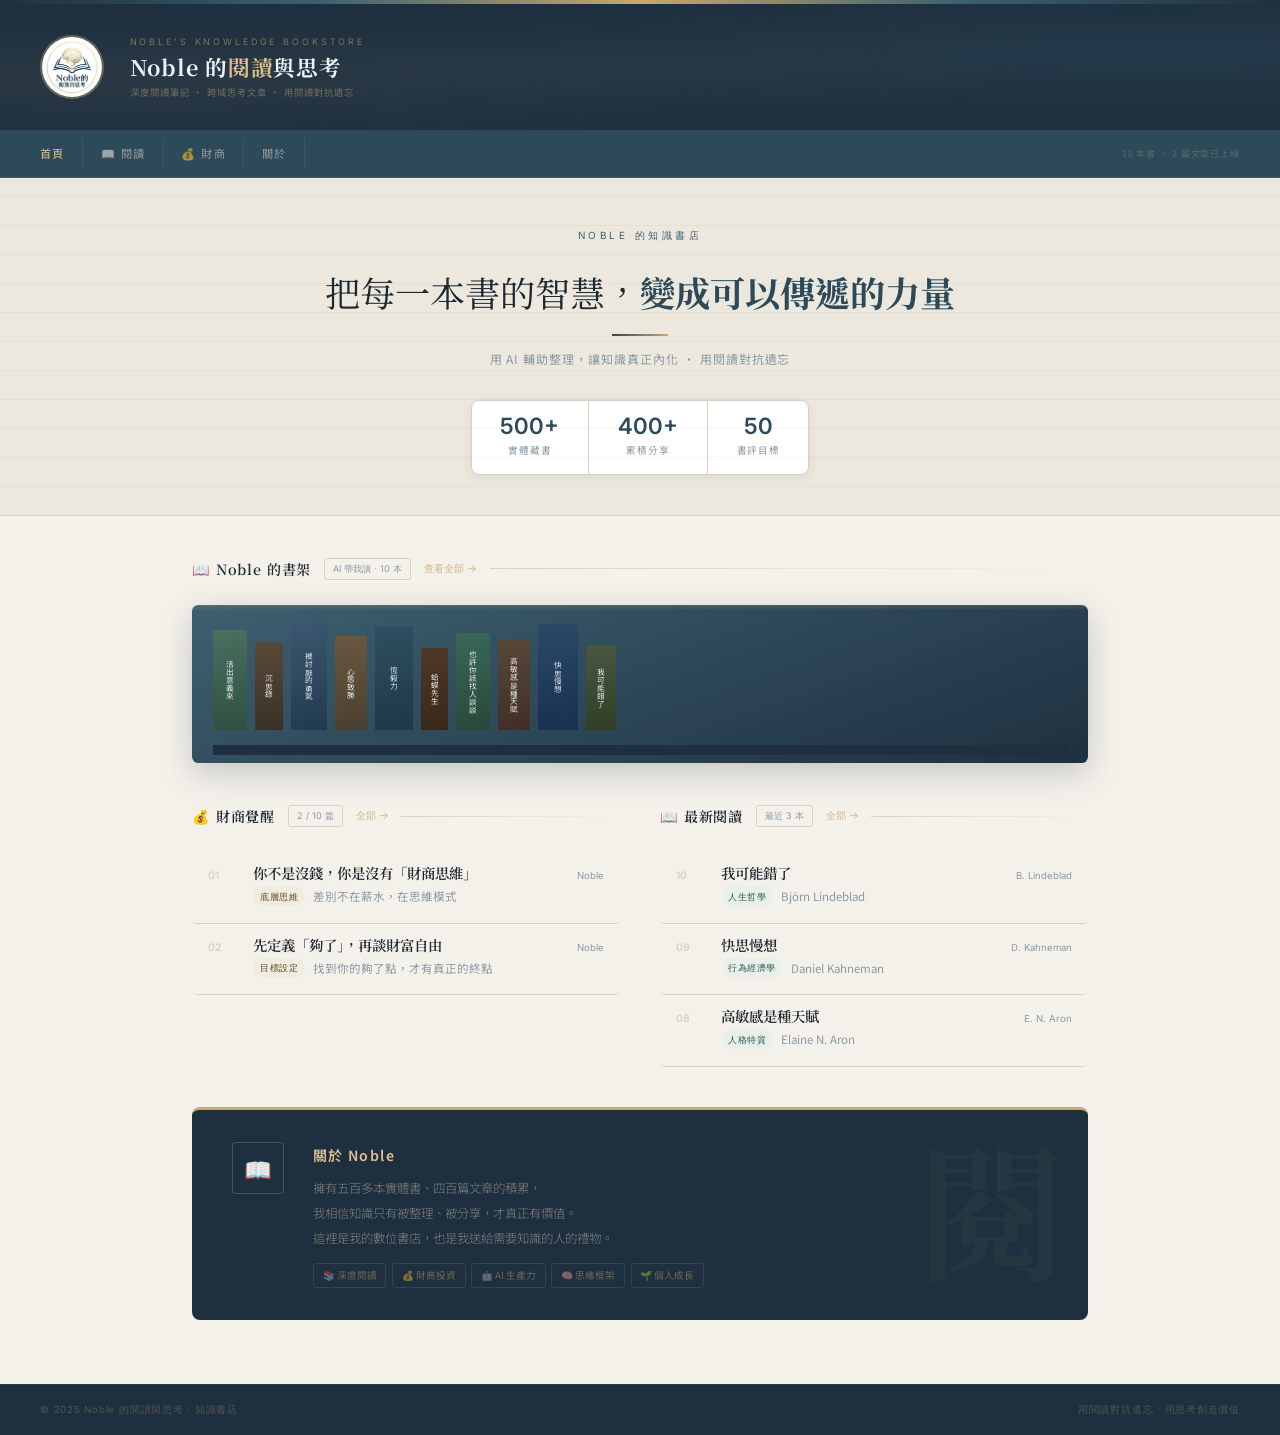
==== commit 68add5dc: "Update index.html" ====
--- a/index.html
+++ b/index.html
@@ -126,7 +126,7 @@
 <div class="top-stripe"></div>
 
 <header>
-  <div class="logo-img-wrap">📖</div>
+  <div class="logo-img-wrap"><img src="https://noble-library.github.io/logo.png" alt="Noble Logo"></div>
   <div class="logo-text">
     <div class="logo-en">NOBLE'S KNOWLEDGE BOOKSTORE</div>
     <div class="logo-main">Noble 的<span class="acc">閱讀</span>與思考</div>
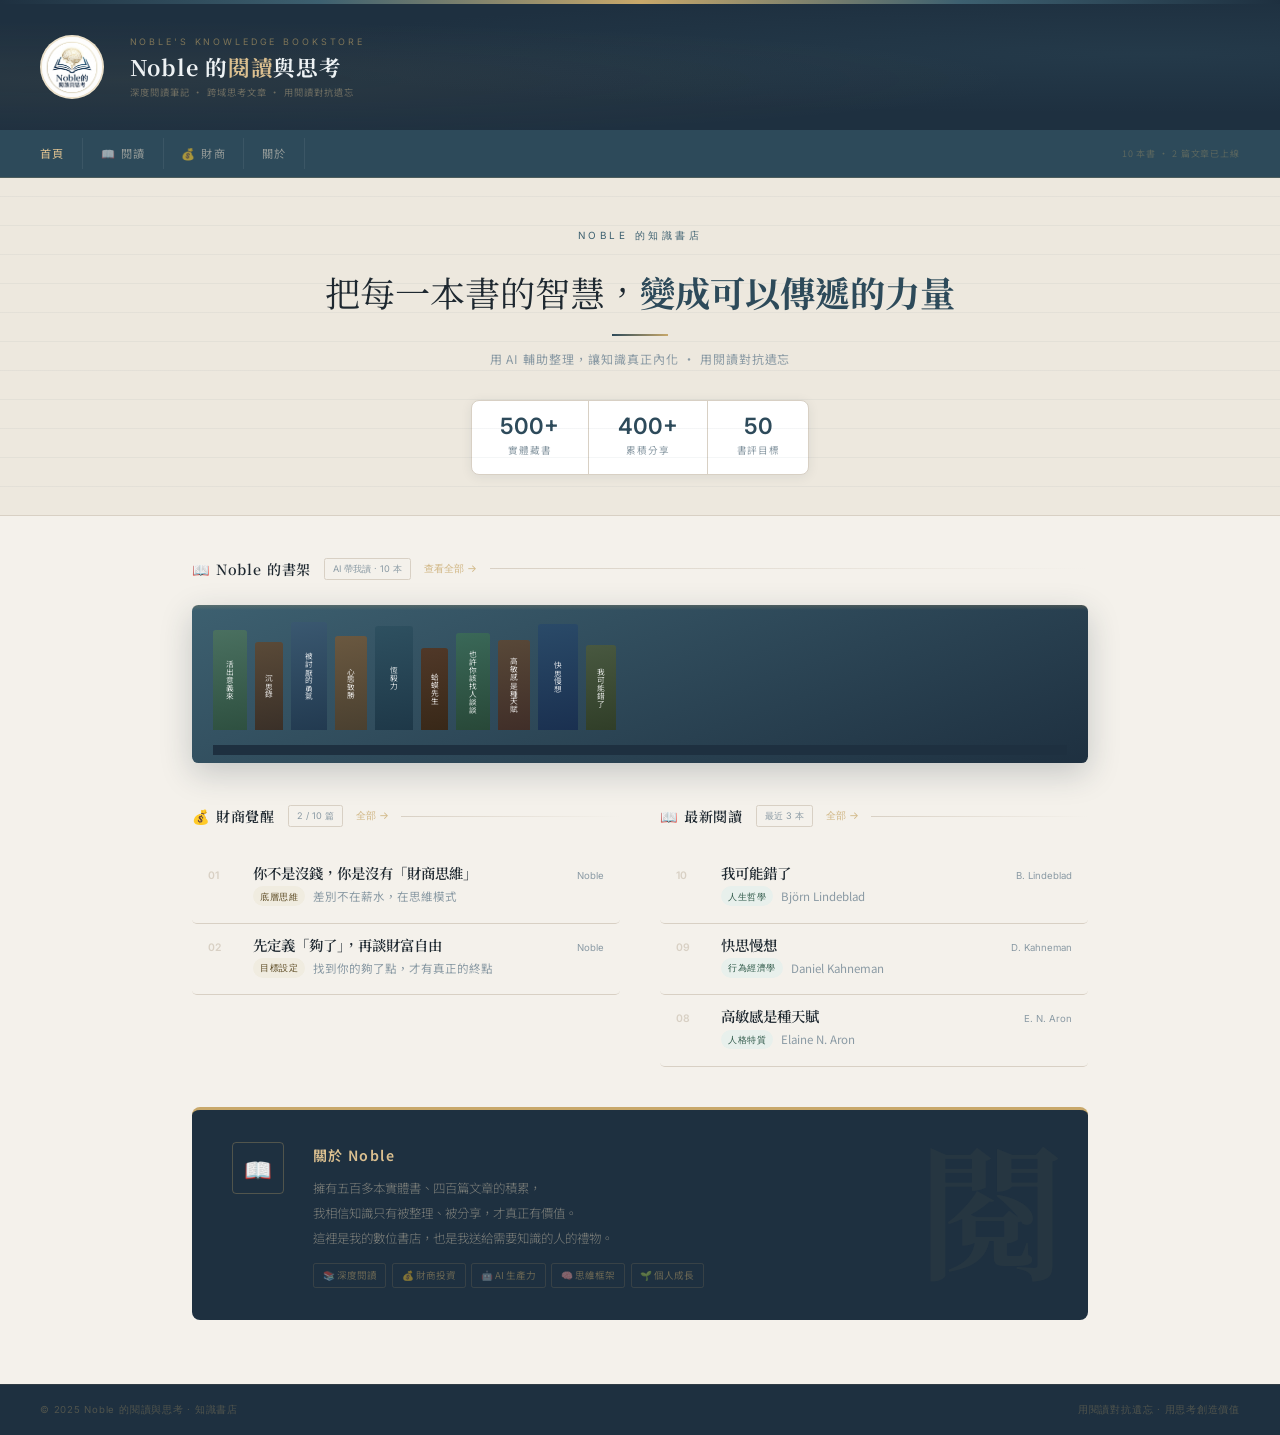
==== commit 2edeef20: "Update index.html" ====
--- a/index.html
+++ b/index.html
@@ -32,7 +32,8 @@
 
 header{background:var(--slate-deep);padding:1.8rem 2.5rem;display:flex;align-items:center;gap:1.6rem;position:relative;overflow:hidden;}
 header::before{content:'';position:absolute;inset:0;background:radial-gradient(ellipse at 10% 60%,rgba(200,168,106,.07),transparent 55%),radial-gradient(ellipse at 90% 40%,rgba(61,96,112,.2),transparent 55%);}
-.logo-img-wrap{width:64px;height:64px;min-width:64px;border-radius:50%;border:2px solid rgba(200,168,106,.35);overflow:hidden;background:rgba(255,255,255,.05);display:flex;align-items:center;justify-content:center;position:relative;z-index:1;font-size:1.8rem;}
+.logo-img-wrap{width:64px;height:64px;min-width:64px;border-radius:50%;border:2px solid rgba(200,168,106,.35);overflow:hidden;background:#ffffff;display:flex;align-items:center;justify-content:center;position:relative;z-index:1;font-size:1.8rem;}
+.logo-img-wrap img{width:100%;height:100%;object-fit:cover;}
 .logo-img-wrap img{width:100%;height:100%;object-fit:cover;}
 .logo-text{position:relative;z-index:1;}
 .logo-en{font-size:.56rem;letter-spacing:.32em;color:var(--sand);font-family:'Inter',sans-serif;margin-bottom:.25rem;opacity:.55;}
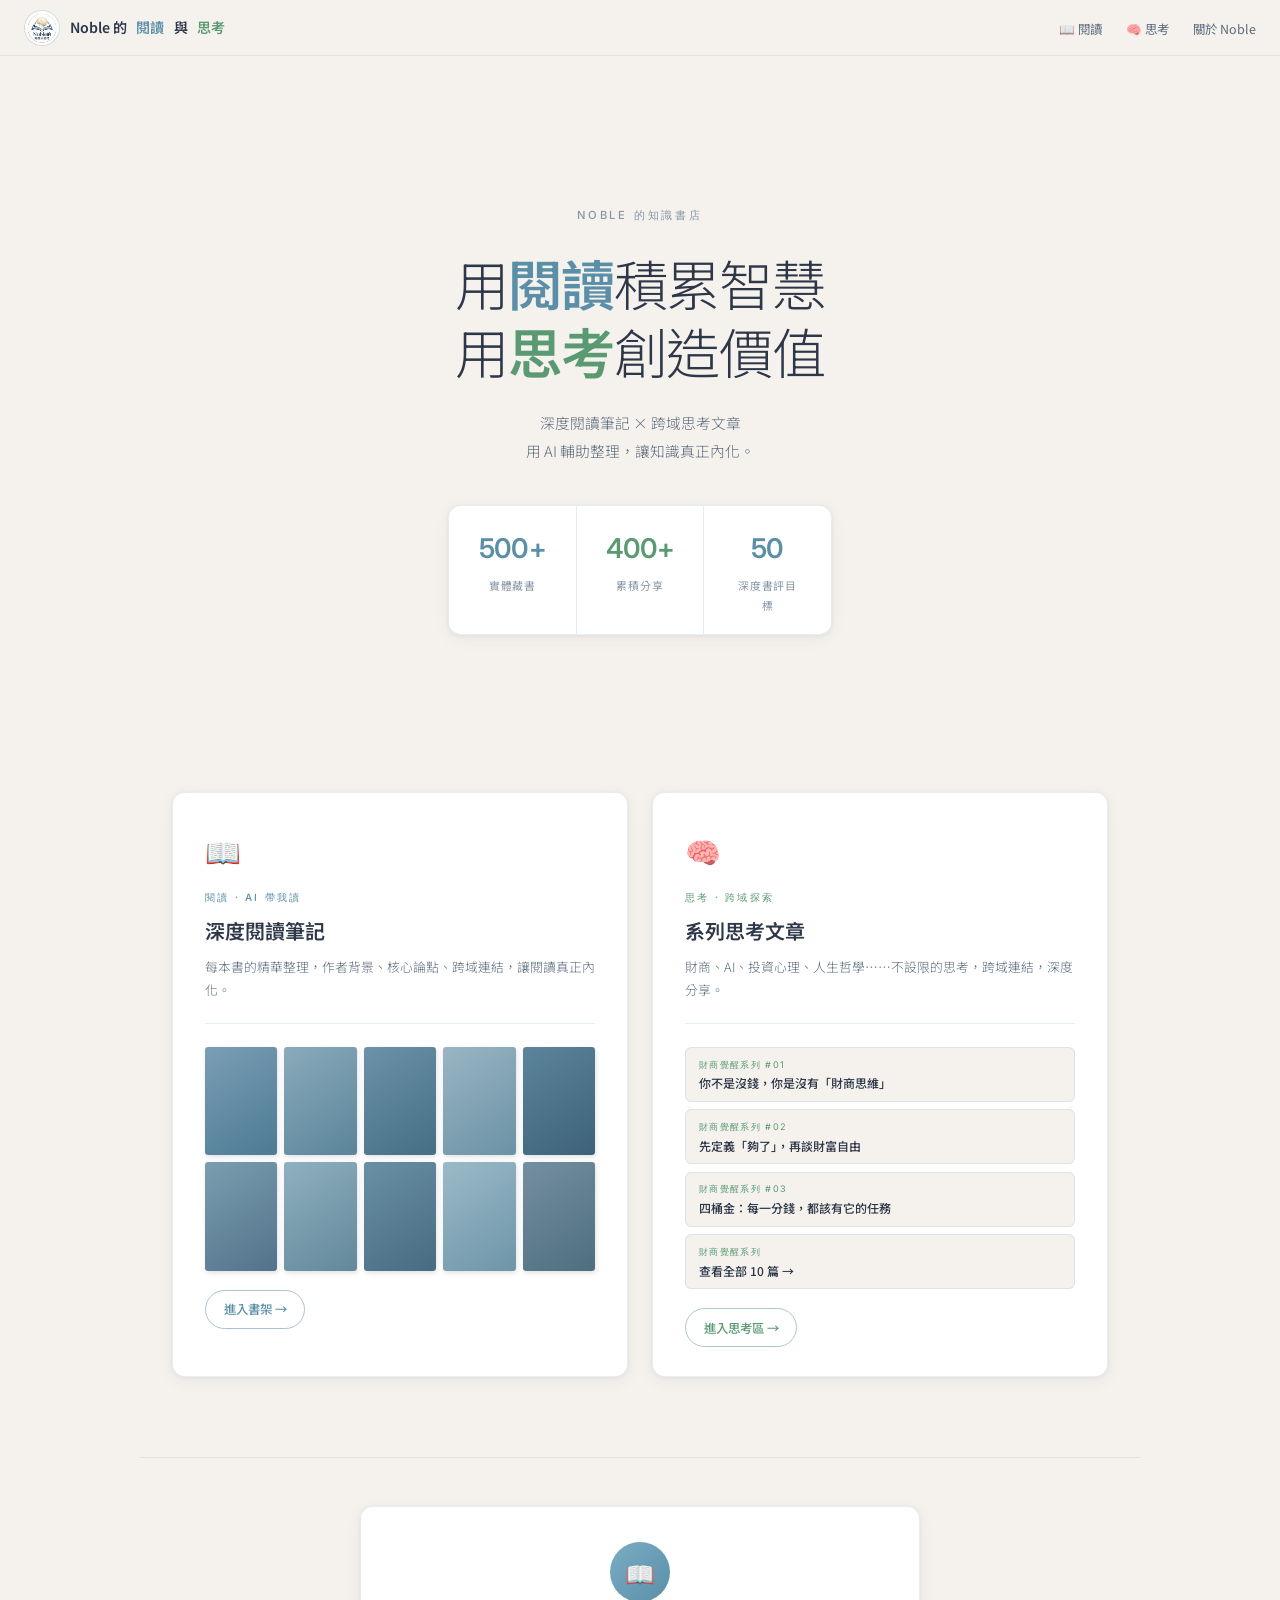
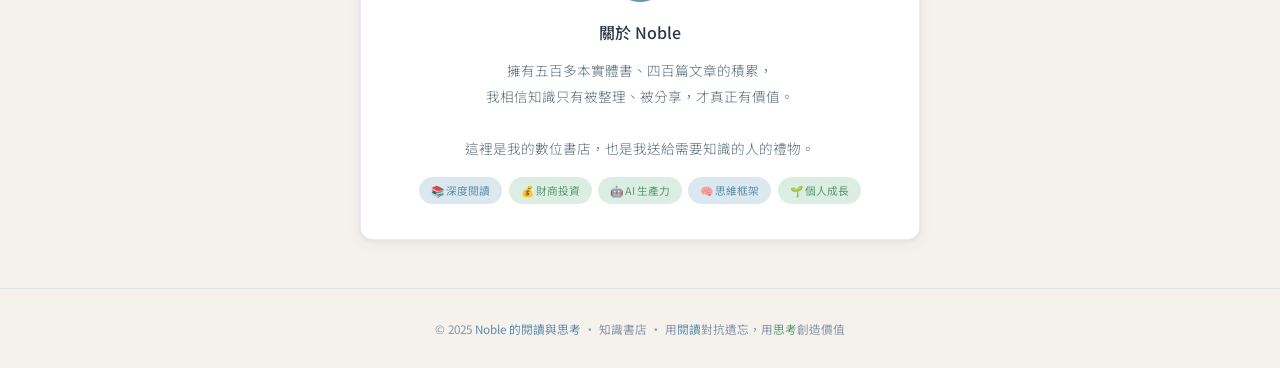
==== commit 2bf7ec41: "Update index.html" ====
--- a/index.html
+++ b/index.html
@@ -5,257 +5,215 @@
 <meta name="viewport" content="width=device-width, initial-scale=1.0">
 <title>Noble 的閱讀與思考｜知識書店</title>
 <style>
-@import url('https://fonts.googleapis.com/css2?family=Noto+Serif+TC:wght@300;400;600;700&family=Noto+Sans+TC:wght@300;400;500&family=Inter:wght@300;400;500;600&display=swap');
+@import url('https://fonts.googleapis.com/css2?family=Noto+Sans+TC:wght@300;400;500;600&family=Inter:wght@300;400;500;600&display=swap');
+:root {
+  --bg:#f5f2ee; --surface:#ffffff;
+  --blue:#5b8fa8; --blue-light:#7aadc4; --blue-muted:#a8c4d4; --blue-pale:#dce8f0;
+  --green:#5a9a72; --green-light:#7ab890; --green-muted:#a8cdb8; --green-pale:#dceee4;
+  --text:#2d3748; --text-soft:#5a6a7a; --text-mute:#8896a5;
+  --border:rgba(91,143,168,.15);
+  --shadow-sm:0 1px 4px rgba(45,55,72,.06),0 4px 16px rgba(45,55,72,.06);
+  --shadow:0 2px 8px rgba(45,55,72,.08),0 8px 32px rgba(45,55,72,.08);
+  --radius:.8rem;
+}
 *{margin:0;padding:0;box-sizing:border-box;}
-:root{
-  --slate:#2d4a5a;
-  --slate-deep:#1e3040;
-  --slate-mid:#3d6070;
-  --sand:#c8a86a;
-  --sand-light:#dcc090;
-  --bg:#f4f1eb;
-  --bg2:#ede8de;
-  --surface:#ffffff;
-  --ink:#1e2830;
-  --ink-soft:#3a4a54;
-  --ink-mute:#8a9aa4;
-  --border:#d8d0c4;
-  --green-tag:#2e5848;
-  --green-bg:#e8f0ec;
-  --amber-tag:#5a4820;
-  --amber-bg:#f0ece0;
-  --radius:8px;
-}
-body{background:var(--bg);color:var(--ink);font-family:'Noto Sans TC',sans-serif;font-size:14px;line-height:1.9;}
-
-.top-stripe{height:4px;background:linear-gradient(to right,var(--slate-deep),var(--slate-mid),var(--sand),var(--slate-mid),var(--slate-deep));}
-
-header{background:var(--slate-deep);padding:1.8rem 2.5rem;display:flex;align-items:center;gap:1.6rem;position:relative;overflow:hidden;}
-header::before{content:'';position:absolute;inset:0;background:radial-gradient(ellipse at 10% 60%,rgba(200,168,106,.07),transparent 55%),radial-gradient(ellipse at 90% 40%,rgba(61,96,112,.2),transparent 55%);}
-.logo-img-wrap{width:64px;height:64px;min-width:64px;border-radius:50%;border:2px solid rgba(200,168,106,.35);overflow:hidden;background:#ffffff;display:flex;align-items:center;justify-content:center;position:relative;z-index:1;font-size:1.8rem;}
-.logo-img-wrap img{width:100%;height:100%;object-fit:cover;}
-.logo-img-wrap img{width:100%;height:100%;object-fit:cover;}
-.logo-text{position:relative;z-index:1;}
-.logo-en{font-size:.56rem;letter-spacing:.32em;color:var(--sand);font-family:'Inter',sans-serif;margin-bottom:.25rem;opacity:.55;}
-.logo-main{font-size:1.35rem;font-weight:700;font-family:'Noto Serif TC',serif;color:#eef2f4;letter-spacing:.04em;line-height:1.2;}
-.logo-main .acc{color:var(--sand-light);}
-.logo-tagline{font-size:.58rem;color:rgba(220,192,144,.4);letter-spacing:.12em;margin-top:.25rem;font-family:'Noto Sans TC',sans-serif;}
-
-nav{background:var(--slate);padding:.5rem 2.5rem;display:flex;gap:0;align-items:center;border-bottom:1px solid rgba(200,168,106,.2);}
-.nav-a{color:rgba(220,210,195,.6);text-decoration:none;font-size:.7rem;letter-spacing:.12em;padding:.3rem 1.1rem;font-family:'Noto Sans TC',sans-serif;transition:all .2s;border-right:1px solid rgba(255,255,255,.07);}
-.nav-a:first-child{padding-left:0;}
-.nav-a:hover,.nav-a.on{color:var(--sand-light);}
-.nav-spacer{flex:1;}
-.nav-note{font-size:.56rem;color:rgba(200,168,106,.3);letter-spacing:.1em;font-family:'Noto Sans TC',sans-serif;}
-
-.hero{background:var(--bg2);border-bottom:1px solid var(--border);padding:3rem 2.5rem 2.5rem;text-align:center;position:relative;overflow:hidden;}
-.hero::before{content:'';position:absolute;inset:0;background:repeating-linear-gradient(0deg,transparent,transparent 28px,rgba(45,74,90,.05) 28px,rgba(45,74,90,.05) 29px);pointer-events:none;}
-.hero-eyebrow{font-size:.62rem;letter-spacing:.35em;color:var(--slate-mid);font-family:'Inter',sans-serif;text-transform:uppercase;margin-bottom:1rem;position:relative;z-index:1;}
-.hero-title{font-size:clamp(1.4rem,3.5vw,2.2rem);font-weight:400;font-family:'Noto Serif TC',serif;line-height:1.75;color:var(--ink);margin-bottom:.6rem;position:relative;z-index:1;}
-.hero-title strong{font-weight:700;color:var(--slate);}
-.hero-divider{width:56px;height:2px;background:linear-gradient(to right,var(--slate),var(--sand));margin:.75rem auto;}
-.hero-sub{font-size:.75rem;color:var(--ink-mute);letter-spacing:.08em;position:relative;z-index:1;font-family:'Noto Sans TC',sans-serif;margin-bottom:1.8rem;}
-.hero-stats{display:inline-flex;background:var(--surface);border:1px solid var(--border);border-radius:var(--radius);overflow:hidden;box-shadow:0 2px 12px rgba(30,48,64,.08);}
-.h-stat{padding:.9rem 1.8rem;text-align:center;border-right:1px solid var(--border);}
-.h-stat:last-child{border-right:none;}
-.h-num{font-size:1.4rem;font-weight:600;color:var(--slate);font-family:'Inter',sans-serif;display:block;line-height:1;}
-.h-label{font-size:.6rem;color:var(--ink-mute);letter-spacing:.08em;margin-top:.2rem;display:block;font-family:'Noto Sans TC',sans-serif;}
-
-.main{max-width:960px;margin:0 auto;padding:2.5rem 2rem 4rem;}
-.sec-head{display:flex;align-items:center;gap:.8rem;margin-bottom:1.4rem;}
-.sec-head h2{font-size:.88rem;font-weight:600;font-family:'Noto Serif TC',serif;letter-spacing:.06em;white-space:nowrap;color:var(--ink);}
-.sec-head::after{content:'';flex:1;height:1px;background:linear-gradient(to right,var(--border),transparent);}
-.sec-badge{font-size:.57rem;font-family:'Inter',sans-serif;color:var(--ink-mute);border:1px solid var(--border);padding:.1rem .5rem;border-radius:.15rem;white-space:nowrap;}
-.sec-link{font-size:.65rem;color:var(--sand);font-family:'Inter',sans-serif;text-decoration:none;white-space:nowrap;opacity:.8;}
-.sec-link:hover{opacity:1;}
-
-.shelf-outer{background:linear-gradient(160deg,var(--slate-mid),var(--slate-deep));border-radius:.4rem;padding:1.1rem 1.3rem .5rem;box-shadow:0 10px 32px rgba(30,48,64,.22);position:relative;}
-.shelf-outer::before{content:'';position:absolute;top:0;left:0;right:0;height:5px;background:linear-gradient(to bottom,rgba(200,168,106,.2),transparent);border-radius:.4rem .4rem 0 0;}
-.shelf-row{display:flex;gap:.5rem;align-items:flex-end;padding-bottom:.9rem;border-bottom:10px solid var(--slate-deep);}
-.bk{display:flex;flex-direction:column;justify-content:center;align-items:center;border-radius:.18rem .18rem 0 0;cursor:pointer;transition:transform .25s,filter .25s;text-decoration:none;}
-.bk:hover{transform:translateY(-10px);filter:brightness(1.18);}
-.bk span{writing-mode:vertical-rl;font-size:.48rem;color:rgba(255,255,255,.85);padding:.25rem .16rem;font-family:'Noto Sans TC',sans-serif;line-height:1.3;}
-.bk1{width:34px;height:100px;background:linear-gradient(170deg,#4a7060,#2e5040);}
-.bk2{width:28px;height:88px;background:linear-gradient(170deg,#5a4a38,#3a3028);}
-.bk3{width:36px;height:108px;background:linear-gradient(170deg,#3a5870,#223a50);}
-.bk4{width:32px;height:94px;background:linear-gradient(170deg,#6a5840,#4a4030);}
-.bk5{width:38px;height:104px;background:linear-gradient(170deg,#2e5060,#1e3848);}
-.bk6{width:27px;height:82px;background:linear-gradient(170deg,#503828,#382818);}
-.bk7{width:34px;height:97px;background:linear-gradient(170deg,#3a6858,#284838);}
-.bk8{width:32px;height:90px;background:linear-gradient(170deg,#584838,#402e28);}
-.bk9{width:40px;height:106px;background:linear-gradient(170deg,#2a4a68,#1a3050);}
-.bk10{width:30px;height:85px;background:linear-gradient(170deg,#485840,#303e28);}
-.shelf-foot{text-align:right;padding:.45rem 0 0;}
-.shelf-foot a{font-size:.62rem;color:var(--sand);font-family:'Inter',sans-serif;text-decoration:none;letter-spacing:.05em;opacity:.6;}
-.shelf-foot a:hover{opacity:1;}
-
-.art-item{display:flex;align-items:baseline;gap:1rem;padding:.7rem 1rem;border-bottom:1px solid var(--border);text-decoration:none;color:inherit;border-radius:.3rem;transition:background .15s;position:relative;}
-.art-item::before{content:'';position:absolute;left:0;top:0;bottom:0;width:2px;background:var(--sand);border-radius:1px;opacity:0;transition:opacity .2s;}
-.art-item:hover{background:var(--surface);}
-.art-item:hover::before{opacity:1;}
-.art-no{font-size:.65rem;font-family:'Inter',sans-serif;color:var(--border);min-width:1.8rem;line-height:1;font-weight:600;}
-.art-main{flex:1;}
-.art-title{font-size:.9rem;font-weight:600;font-family:'Noto Serif TC',serif;color:var(--ink);line-height:1.4;margin-bottom:.2rem;transition:color .2s;}
-.art-item:hover .art-title{color:var(--slate);}
-.art-meta{display:flex;align-items:center;gap:.5rem;flex-wrap:wrap;}
-.art-tag{font-size:.56rem;padding:.08rem .45rem;border-radius:2rem;font-family:'Inter',sans-serif;letter-spacing:.06em;}
-.tag-read{background:var(--green-bg);color:var(--green-tag);}
-.tag-finance{background:var(--amber-bg);color:var(--amber-tag);}
-.art-desc{font-size:.72rem;color:var(--ink-mute);line-height:1.6;}
-.art-right{display:flex;flex-direction:column;align-items:flex-end;gap:.3rem;min-width:60px;}
-.art-author{font-size:.6rem;color:var(--ink-mute);font-family:'Inter',sans-serif;white-space:nowrap;}
-.art-arrow{font-size:.7rem;color:var(--sand);opacity:0;transition:opacity .2s;}
-.art-item:hover .art-arrow{opacity:1;}
-
-.two-col{display:grid;grid-template-columns:1fr 1fr;gap:2.5rem;margin-top:2.5rem;}
-@media(max-width:640px){.two-col{grid-template-columns:1fr;}}
-
-.about{margin-top:2.5rem;background:var(--slate-deep);border-radius:var(--radius);padding:2rem 2.5rem;display:flex;gap:1.8rem;align-items:flex-start;position:relative;overflow:hidden;border-top:3px solid var(--sand);}
-.about::before{content:'閱';position:absolute;right:1.5rem;bottom:-1.5rem;font-size:9rem;font-weight:700;color:rgba(200,168,106,.05);font-family:'Noto Serif TC',serif;pointer-events:none;}
-.about-icon{width:52px;height:52px;min-width:52px;border:1.5px solid rgba(200,168,106,.3);display:flex;align-items:center;justify-content:center;font-size:1.4rem;border-radius:4px;}
-.about-body h3{font-size:.88rem;font-weight:600;color:var(--sand-light);letter-spacing:.1em;margin-bottom:.45rem;}
-.about-body p{font-size:.78rem;color:rgba(220,205,180,.5);line-height:2;font-family:'Noto Sans TC',sans-serif;font-weight:300;}
-.about-tags{display:flex;flex-wrap:wrap;gap:.35rem;margin-top:.75rem;}
-.a-tag{font-size:.6rem;padding:.15rem .55rem;border:1px solid rgba(200,168,106,.15);color:rgba(200,168,106,.45);border-radius:.15rem;}
-
-footer{background:var(--slate-deep);border-top:1px solid rgba(200,168,106,.1);padding:1rem 2.5rem;display:flex;justify-content:space-between;}
-footer p{font-size:.6rem;color:rgba(200,168,106,.3);font-family:'Inter',sans-serif;letter-spacing:.08em;}
+body{background:var(--bg);color:var(--text);font-family:'Noto Sans TC',sans-serif;font-size:15px;line-height:1.8;-webkit-font-smoothing:antialiased;}
+
+/* NAV */
+nav{position:fixed;top:0;width:100%;z-index:100;background:rgba(245,242,238,.88);backdrop-filter:blur(20px);border-bottom:1px solid var(--border);padding:0 1.5rem;height:56px;display:flex;align-items:center;justify-content:space-between;}
+.logo{font-size:.88rem;font-weight:600;color:var(--text);text-decoration:none;display:flex;align-items:center;gap:.6rem;}
+.logo-img{width:36px;height:36px;border-radius:50%;border:1.5px solid rgba(91,143,168,.3);overflow:hidden;background:#fff;display:flex;align-items:center;justify-content:center;flex-shrink:0;}
+.logo-img img{width:100%;height:100%;object-fit:cover;}
+.logo .r{color:var(--blue);}
+.logo .t{color:var(--green);}
+.nav-links{list-style:none;display:flex;gap:1.5rem;}
+.nav-links a{color:var(--text-soft);text-decoration:none;font-size:.78rem;transition:color .2s;}
+.nav-links a:hover{color:var(--blue);}
+
+/* HERO */
+.hero{min-height:88vh;display:flex;flex-direction:column;align-items:center;justify-content:center;text-align:center;padding:7rem 2rem 4rem;}
+.hero-eyebrow{font-size:.7rem;letter-spacing:.25em;color:var(--text-mute);font-family:'Inter',sans-serif;text-transform:uppercase;font-weight:500;margin-bottom:1.5rem;}
+.hero h1{font-size:clamp(2rem,5vw,3.4rem);font-weight:300;line-height:1.25;letter-spacing:-.02em;margin-bottom:1.5rem;max-width:680px;}
+.hero h1 .r{font-weight:600;color:var(--blue);}
+.hero h1 .t{font-weight:600;color:var(--green);}
+.hero p{font-size:.92rem;color:var(--text-soft);line-height:1.9;max-width:380px;margin-bottom:2.5rem;font-weight:300;}
+
+.stats{display:flex;background:var(--surface);border-radius:var(--radius);box-shadow:var(--shadow-sm);border:1px solid var(--border);overflow:hidden;}
+.stat-item{flex:1;padding:1.2rem 1.8rem;text-align:center;border-right:1px solid var(--border);}
+.stat-item:last-child{border-right:none;}
+.stat-num{font-size:1.7rem;font-weight:600;letter-spacing:-.03em;font-family:'Inter',sans-serif;display:block;}
+.stat-num.blue{color:var(--blue);}
+.stat-num.green{color:var(--green);}
+.stat-label{font-size:.68rem;color:var(--text-mute);letter-spacing:.08em;margin-top:.15rem;display:block;}
+
+/* TWO BLOCKS */
+.two-blocks{display:grid;grid-template-columns:1fr 1fr;gap:1.5rem;max-width:1000px;margin:0 auto;padding:0 2rem 5rem;}
+@media(max-width:680px){.two-blocks{grid-template-columns:1fr;}}
+
+.block{background:var(--surface);border-radius:var(--radius);border:1px solid var(--border);box-shadow:var(--shadow-sm);overflow:hidden;transition:box-shadow .25s;}
+.block:hover{box-shadow:var(--shadow);}
+.block-header{padding:2rem 2rem 1.4rem;}
+.block-icon{font-size:1.8rem;margin-bottom:.7rem;display:block;}
+.block-eyebrow{font-size:.63rem;letter-spacing:.22em;font-family:'Inter',sans-serif;text-transform:uppercase;font-weight:500;margin-bottom:.4rem;}
+.block-eyebrow.blue{color:var(--blue);}
+.block-eyebrow.green{color:var(--green);}
+.block-title{font-size:1.25rem;font-weight:600;color:var(--text);margin-bottom:.4rem;}
+.block-desc{font-size:.8rem;color:var(--text-soft);line-height:1.8;font-weight:300;}
+.block-divider{height:1px;background:var(--border);margin:0 2rem;}
+.block-content{padding:1.4rem 2rem 1.8rem;}
+
+/* 書架縮圖 */
+.mini-shelf{display:grid;grid-template-columns:repeat(5,1fr);gap:.45rem;margin-bottom:1.2rem;}
+.mini-book{aspect-ratio:2/3;border-radius:.2rem;box-shadow:1px 2px 5px rgba(45,55,72,.15);}
+.b1{background:linear-gradient(145deg,#7a9eb5,#4d7a94);}
+.b2{background:linear-gradient(145deg,#8aabbb,#5a8499);}
+.b3{background:linear-gradient(145deg,#6b92a8,#456d84);}
+.b4{background:linear-gradient(145deg,#9ab5c4,#6a92a5);}
+.b5{background:linear-gradient(145deg,#5c849c,#3d6278);}
+.b6{background:linear-gradient(145deg,#7a9eb0,#527289);}
+.b7{background:linear-gradient(145deg,#8fb0c0,#628899);}
+.b8{background:linear-gradient(145deg,#6a90a5,#476c82);}
+.b9{background:linear-gradient(145deg,#9bbac8,#6d95a8);}
+.b10{background:linear-gradient(145deg,#748fa0,#4e6e80);}
+
+/* 文章列表 */
+.mini-articles{display:flex;flex-direction:column;gap:.45rem;margin-bottom:1.2rem;}
+.mini-article{background:var(--bg);border-radius:.4rem;padding:.55rem .8rem;border:1px solid var(--border);text-decoration:none;transition:border-color .2s;}
+.mini-article:hover{border-color:var(--green-muted);}
+.mini-article-cat{font-size:.57rem;letter-spacing:.15em;color:var(--green);font-family:'Inter',sans-serif;text-transform:uppercase;margin-bottom:.15rem;}
+.mini-article-title{font-size:.75rem;font-weight:500;color:var(--text);line-height:1.4;}
+
+.block-cta{display:inline-flex;align-items:center;gap:.4rem;font-size:.78rem;font-weight:500;text-decoration:none;padding:.45rem 1.1rem;border-radius:2rem;transition:all .25s;}
+.block-cta.blue{color:var(--blue);border:1.5px solid var(--blue-muted);}
+.block-cta.blue:hover{background:var(--blue-pale);border-color:var(--blue);}
+.block-cta.green{color:var(--green);border:1.5px solid var(--green-muted);}
+.block-cta.green:hover{background:var(--green-pale);border-color:var(--green);}
+
+/* ABOUT */
+.divider{height:1px;background:var(--border);max-width:1000px;margin:0 auto;}
+.section-wrap{padding:3rem 2rem;max-width:1000px;margin:0 auto;}
+.about-wrap{max-width:560px;margin:0 auto;background:var(--surface);border-radius:var(--radius);border:1px solid var(--border);padding:2.2rem;text-align:center;box-shadow:var(--shadow-sm);}
+.about-avatar{width:60px;height:60px;border-radius:50%;background:linear-gradient(135deg,var(--blue-light),var(--blue));display:flex;align-items:center;justify-content:center;font-size:1.5rem;margin:0 auto 1rem;}
+.about-wrap h2{font-size:1rem;font-weight:500;margin-bottom:.7rem;}
+.about-wrap p{color:var(--text-soft);line-height:1.9;font-size:.85rem;font-weight:300;}
+.about-tags{display:flex;flex-wrap:wrap;gap:.4rem;justify-content:center;margin-top:1rem;}
+.tag-pill{font-size:.67rem;padding:.22rem .75rem;border-radius:2rem;}
+.tag-pill.blue{background:var(--blue-pale);color:var(--blue);}
+.tag-pill.green{background:var(--green-pale);color:var(--green);}
+
+footer{border-top:1px solid var(--border);padding:1.8rem;text-align:center;color:var(--text-mute);font-size:.73rem;}
+footer .r{color:var(--blue);}
+footer .t{color:var(--green);}
 </style>
 </head>
 <body>
 
-<div class="top-stripe"></div>
-
-<header>
-  <div class="logo-img-wrap"><img src="https://noble-library.github.io/logo.png" alt="Noble Logo"></div>
-  <div class="logo-text">
-    <div class="logo-en">NOBLE'S KNOWLEDGE BOOKSTORE</div>
-    <div class="logo-main">Noble 的<span class="acc">閱讀</span>與思考</div>
-    <div class="logo-tagline">深度閱讀筆記 · 跨域思考文章 · 用閱讀對抗遺忘</div>
-  </div>
-</header>
-
 <nav>
-  <a href="index.html" class="nav-a on">首頁</a>
-  <a href="#read" class="nav-a">📖 閱讀</a>
-  <a href="#think" class="nav-a">💰 財商</a>
-  <a href="#about" class="nav-a">關於</a>
-  <div class="nav-spacer"></div>
-  <span class="nav-note">10 本書 · 2 篇文章已上線</span>
+  <div class="logo">
+    <div class="logo-img">
+      <img src="https://noble-library.github.io/logo.png" alt="Noble Logo">
+    </div>
+    Noble 的<span class="r">閱讀</span>與<span class="t">思考</span>
+  </div>
+  <ul class="nav-links">
+    <li><a href="#read">📖 閱讀</a></li>
+    <li><a href="#think">🧠 思考</a></li>
+    <li><a href="#about">關於 Noble</a></li>
+  </ul>
 </nav>
 
 <div class="hero">
   <div class="hero-eyebrow">Noble 的知識書店</div>
-  <div class="hero-title">把每一本書的智慧，<strong>變成可以傳遞的力量</strong></div>
-  <div class="hero-divider"></div>
-  <div class="hero-sub">用 AI 輔助整理，讓知識真正內化 · 用閱讀對抗遺忘</div>
-  <div class="hero-stats">
-    <div class="h-stat"><span class="h-num">500+</span><span class="h-label">實體藏書</span></div>
-    <div class="h-stat"><span class="h-num">400+</span><span class="h-label">累積分享</span></div>
-    <div class="h-stat"><span class="h-num">50</span><span class="h-label">書評目標</span></div>
+  <h1>用<span class="r">閱讀</span>積累智慧<br>用<span class="t">思考</span>創造價值</h1>
+  <p>深度閱讀筆記 × 跨域思考文章<br>用 AI 輔助整理，讓知識真正內化。</p>
+  <div class="stats">
+    <div class="stat-item"><span class="stat-num blue">500+</span><span class="stat-label">實體藏書</span></div>
+    <div class="stat-item"><span class="stat-num green">400+</span><span class="stat-label">累積分享</span></div>
+    <div class="stat-item"><span class="stat-num blue">50</span><span class="stat-label">深度書評目標</span></div>
   </div>
 </div>
 
-<div class="main">
-
-  <div class="sec-head" id="read">
-    <h2>📖 Noble 的書架</h2>
-    <span class="sec-badge">AI 帶我讀 · 10 本</span>
-    <a href="booklist.html" class="sec-link">查看全部 →</a>
-  </div>
-  <div class="shelf-outer">
-    <div class="shelf-row">
-      <a href="book1.html" class="bk bk1"><span>活出意義來</span></a>
-      <a href="book2.html" class="bk bk2"><span>沉思錄</span></a>
-      <a href="book3.html" class="bk bk3"><span>被討厭的勇氣</span></a>
-      <a href="book4.html" class="bk bk4"><span>心態致勝</span></a>
-      <a href="book5.html" class="bk bk5"><span>恆毅力</span></a>
-      <a href="book6.html" class="bk bk6"><span>蛤蟆先生</span></a>
-      <a href="book7.html" class="bk bk7"><span>也許你該找人談談</span></a>
-      <a href="book8.html" class="bk bk8"><span>高敏感是種天賦</span></a>
-      <a href="book9.html" class="bk bk9"><span>快思慢想</span></a>
-      <a href="book10.html" class="bk bk10"><span>我可能錯了</span></a>
-    </div>
-  </div>
-
-  <div class="two-col">
-    <div id="think">
-      <div class="sec-head" style="margin-top:0;">
-        <h2>💰 財商覺醒</h2>
-        <span class="sec-badge">2 / 10 篇</span>
-        <a href="finance.html" class="sec-link">全部 →</a>
+<div class="two-blocks" id="read">
+
+  <!-- 閱讀區 -->
+  <div class="block">
+    <div class="block-header">
+      <span class="block-icon">📖</span>
+      <div class="block-eyebrow blue">閱讀 · AI 帶我讀</div>
+      <div class="block-title">深度閱讀筆記</div>
+      <div class="block-desc">每本書的精華整理，作者背景、核心論點、跨域連結，讓閱讀真正內化。</div>
+    </div>
+    <div class="block-divider"></div>
+    <div class="block-content">
+      <div class="mini-shelf">
+        <a href="book1.html"><div class="mini-book b1"></div></a>
+        <a href="book2.html"><div class="mini-book b2"></div></a>
+        <a href="book3.html"><div class="mini-book b3"></div></a>
+        <a href="book4.html"><div class="mini-book b4"></div></a>
+        <a href="book5.html"><div class="mini-book b5"></div></a>
+        <a href="book6.html"><div class="mini-book b6"></div></a>
+        <a href="book7.html"><div class="mini-book b7"></div></a>
+        <a href="book8.html"><div class="mini-book b8"></div></a>
+        <a href="book9.html"><div class="mini-book b9"></div></a>
+        <a href="book10.html"><div class="mini-book b10"></div></a>
       </div>
-      <a href="finance1.html" class="art-item">
-        <div class="art-no">01</div>
-        <div class="art-main">
-          <div class="art-title">你不是沒錢，你是沒有「財商思維」</div>
-          <div class="art-meta"><span class="art-tag tag-finance">底層思維</span><span class="art-desc">差別不在薪水，在思維模式</span></div>
-        </div>
-        <div class="art-right"><span class="art-author">Noble</span><span class="art-arrow">→</span></div>
-      </a>
-      <a href="finance2.html" class="art-item">
-        <div class="art-no">02</div>
-        <div class="art-main">
-          <div class="art-title">先定義「夠了」，再談財富自由</div>
-          <div class="art-meta"><span class="art-tag tag-finance">目標設定</span><span class="art-desc">找到你的夠了點，才有真正的終點</span></div>
-        </div>
-        <div class="art-right"><span class="art-author">Noble</span><span class="art-arrow">→</span></div>
-      </a>
-    </div>
-
-    <div>
-      <div class="sec-head" style="margin-top:0;">
-        <h2>📖 最新閱讀</h2>
-        <span class="sec-badge">最近 3 本</span>
-        <a href="booklist.html" class="sec-link">全部 →</a>
+      <a href="book1.html" class="block-cta blue">進入書架 →</a>
+    </div>
+  </div>
+
+  <!-- 思考區 -->
+  <div class="block" id="think">
+    <div class="block-header">
+      <span class="block-icon">🧠</span>
+      <div class="block-eyebrow green">思考 · 跨域探索</div>
+      <div class="block-title">系列思考文章</div>
+      <div class="block-desc">財商、AI、投資心理、人生哲學……不設限的思考，跨域連結，深度分享。</div>
+    </div>
+    <div class="block-divider"></div>
+    <div class="block-content">
+      <div class="mini-articles">
+        <a href="finance1.html" class="mini-article">
+          <div class="mini-article-cat">財商覺醒系列 #01</div>
+          <div class="mini-article-title">你不是沒錢，你是沒有「財商思維」</div>
+        </a>
+        <a href="finance2.html" class="mini-article">
+          <div class="mini-article-cat">財商覺醒系列 #02</div>
+          <div class="mini-article-title">先定義「夠了」，再談財富自由</div>
+        </a>
+        <a href="finance3.html" class="mini-article">
+          <div class="mini-article-cat">財商覺醒系列 #03</div>
+          <div class="mini-article-title">四桶金：每一分錢，都該有它的任務</div>
+        </a>
+        <a href="finance.html" class="mini-article">
+          <div class="mini-article-cat">財商覺醒系列</div>
+          <div class="mini-article-title">查看全部 10 篇 →</div>
+        </a>
       </div>
-      <a href="book10.html" class="art-item">
-        <div class="art-no">10</div>
-        <div class="art-main">
-          <div class="art-title">我可能錯了</div>
-          <div class="art-meta"><span class="art-tag tag-read">人生哲學</span><span class="art-desc">Björn Lindeblad</span></div>
-        </div>
-        <div class="art-right"><span class="art-author">B. Lindeblad</span><span class="art-arrow">→</span></div>
-      </a>
-      <a href="book9.html" class="art-item">
-        <div class="art-no">09</div>
-        <div class="art-main">
-          <div class="art-title">快思慢想</div>
-          <div class="art-meta"><span class="art-tag tag-read">行為經濟學</span><span class="art-desc">Daniel Kahneman</span></div>
-        </div>
-        <div class="art-right"><span class="art-author">D. Kahneman</span><span class="art-arrow">→</span></div>
-      </a>
-      <a href="book8.html" class="art-item">
-        <div class="art-no">08</div>
-        <div class="art-main">
-          <div class="art-title">高敏感是種天賦</div>
-          <div class="art-meta"><span class="art-tag tag-read">人格特質</span><span class="art-desc">Elaine N. Aron</span></div>
-        </div>
-        <div class="art-right"><span class="art-author">E. N. Aron</span><span class="art-arrow">→</span></div>
-      </a>
-    </div>
-  </div>
-
-  <div class="about" id="about">
-    <div class="about-icon">📖</div>
-    <div class="about-body">
-      <h3>關於 Noble</h3>
-      <p>擁有五百多本實體書、四百篇文章的積累，<br>我相信知識只有被整理、被分享，才真正有價值。<br>這裡是我的數位書店，也是我送給需要知識的人的禮物。</p>
-      <div class="about-tags">
-        <span class="a-tag">📚 深度閱讀</span>
-        <span class="a-tag">💰 財商投資</span>
-        <span class="a-tag">🤖 AI 生產力</span>
-        <span class="a-tag">🧠 思維框架</span>
-        <span class="a-tag">🌱 個人成長</span>
-      </div>
+      <a href="finance.html" class="block-cta green">進入思考區 →</a>
     </div>
   </div>
 
 </div>
 
+<div class="divider"></div>
+
+<div class="section-wrap" id="about">
+  <div class="about-wrap">
+    <div class="about-avatar">📖</div>
+    <h2>關於 Noble</h2>
+    <p>擁有五百多本實體書、四百篇文章的積累，<br>我相信知識只有被整理、被分享，才真正有價值。<br><br>這裡是我的數位書店，也是我送給需要知識的人的禮物。</p>
+    <div class="about-tags">
+      <span class="tag-pill blue">📚 深度閱讀</span>
+      <span class="tag-pill green">💰 財商投資</span>
+      <span class="tag-pill green">🤖 AI 生產力</span>
+      <span class="tag-pill blue">🧠 思維框架</span>
+      <span class="tag-pill green">🌱 個人成長</span>
+    </div>
+  </div>
+</div>
+
 <footer>
-  <p>© 2025 Noble 的閱讀與思考 · 知識書店</p>
-  <p>用閱讀對抗遺忘 · 用思考創造價值</p>
+  <p>© 2025 <span class="r">Noble 的閱讀與思考</span> · 知識書店 · 用<span class="r">閱讀</span>對抗遺忘，用<span class="t">思考</span>創造價值</p>
 </footer>
 
 </body>
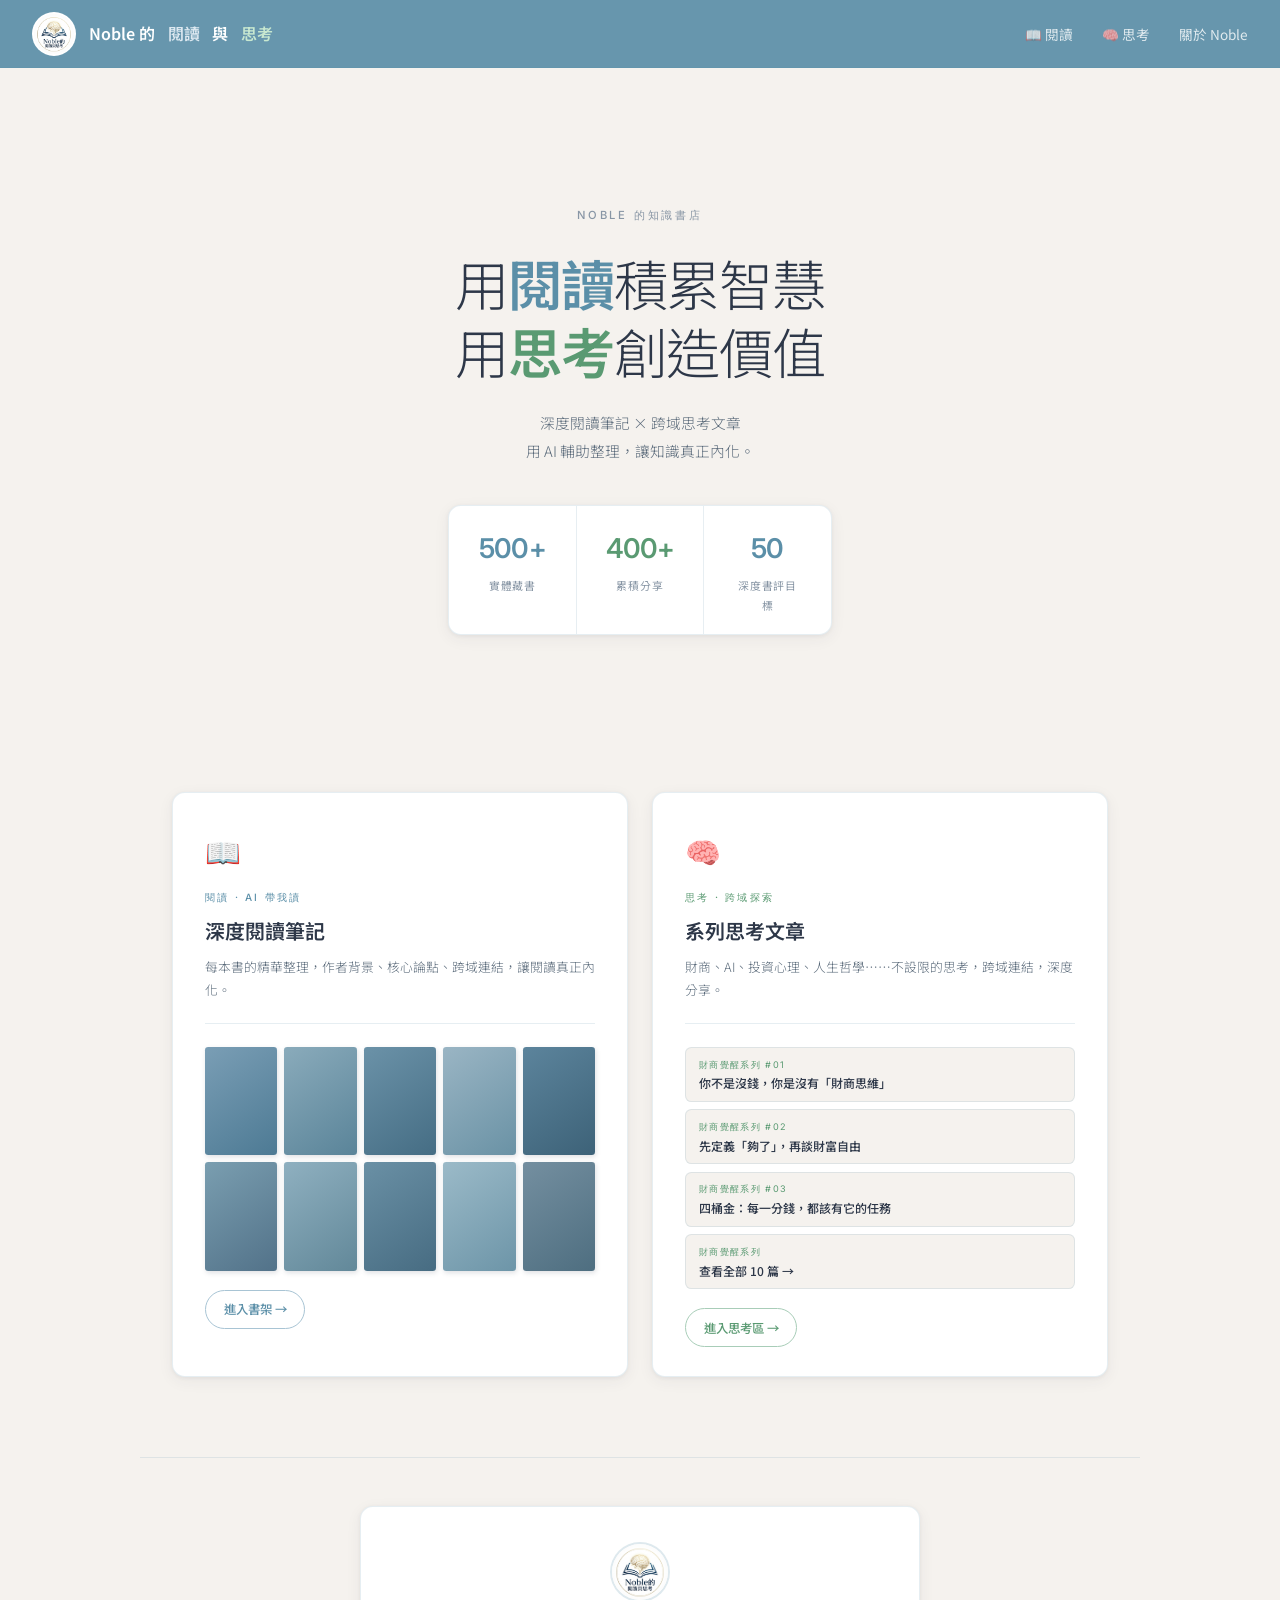
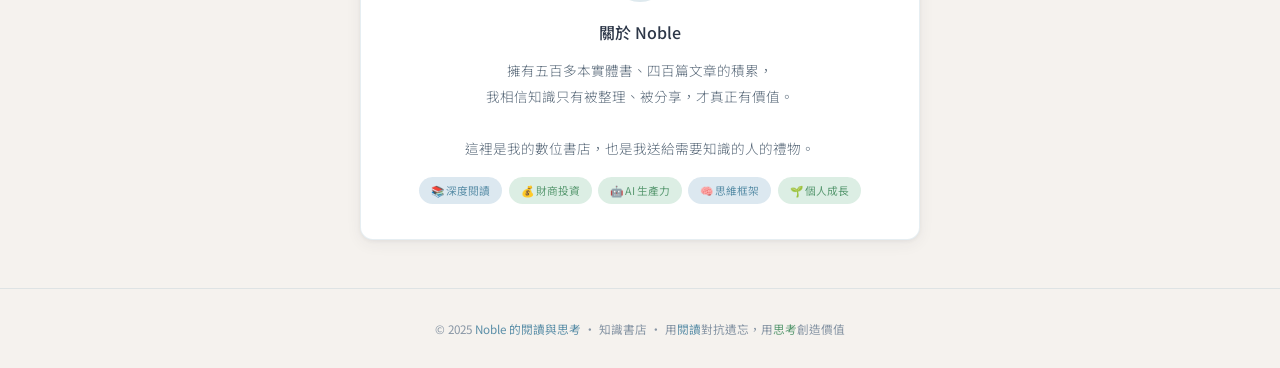
==== commit 8cf4371c: "Update index.html" ====
--- a/index.html
+++ b/index.html
@@ -20,15 +20,15 @@
 body{background:var(--bg);color:var(--text);font-family:'Noto Sans TC',sans-serif;font-size:15px;line-height:1.8;-webkit-font-smoothing:antialiased;}
 
 /* NAV */
-nav{position:fixed;top:0;width:100%;z-index:100;background:rgba(245,242,238,.88);backdrop-filter:blur(20px);border-bottom:1px solid var(--border);padding:0 1.5rem;height:56px;display:flex;align-items:center;justify-content:space-between;}
-.logo{font-size:.88rem;font-weight:600;color:var(--text);text-decoration:none;display:flex;align-items:center;gap:.6rem;}
-.logo-img{width:36px;height:36px;border-radius:50%;border:1.5px solid rgba(91,143,168,.3);overflow:hidden;background:#fff;display:flex;align-items:center;justify-content:center;flex-shrink:0;}
+nav{position:fixed;top:0;width:100%;z-index:100;background:rgba(91,143,168,.92);backdrop-filter:blur(20px);border-bottom:1px solid rgba(91,143,168,.3);padding:0 2rem;height:68px;display:flex;align-items:center;justify-content:space-between;}
+.logo{font-size:1rem;font-weight:600;color:#fff;text-decoration:none;display:flex;align-items:center;gap:.8rem;}
+.logo-img{width:44px;height:44px;border-radius:50%;border:2px solid rgba(255,255,255,.4);overflow:hidden;background:#fff;display:flex;align-items:center;justify-content:center;flex-shrink:0;}
 .logo-img img{width:100%;height:100%;object-fit:cover;}
-.logo .r{color:var(--blue);}
-.logo .t{color:var(--green);}
-.nav-links{list-style:none;display:flex;gap:1.5rem;}
-.nav-links a{color:var(--text-soft);text-decoration:none;font-size:.78rem;transition:color .2s;}
-.nav-links a:hover{color:var(--blue);}
+.logo .r{color:#dce8f0;}
+.logo .t{color:#c8e8d0;}
+.nav-links{list-style:none;display:flex;gap:1.8rem;}
+.nav-links a{color:rgba(255,255,255,.8);text-decoration:none;font-size:.85rem;transition:color .2s;}
+.nav-links a:hover{color:#fff;}
 
 /* HERO */
 .hero{min-height:88vh;display:flex;flex-direction:column;align-items:center;justify-content:center;text-align:center;padding:7rem 2rem 4rem;}
@@ -199,7 +199,7 @@
 
 <div class="section-wrap" id="about">
   <div class="about-wrap">
-    <div class="about-avatar">📖</div>
+    <div class="about-avatar" style="background:white;border:2px solid rgba(91,143,168,.2);"><img src="https://noble-library.github.io/logo.png" style="width:100%;height:100%;object-fit:cover;border-radius:50%;"></div>
     <h2>關於 Noble</h2>
     <p>擁有五百多本實體書、四百篇文章的積累，<br>我相信知識只有被整理、被分享，才真正有價值。<br><br>這裡是我的數位書店，也是我送給需要知識的人的禮物。</p>
     <div class="about-tags">
